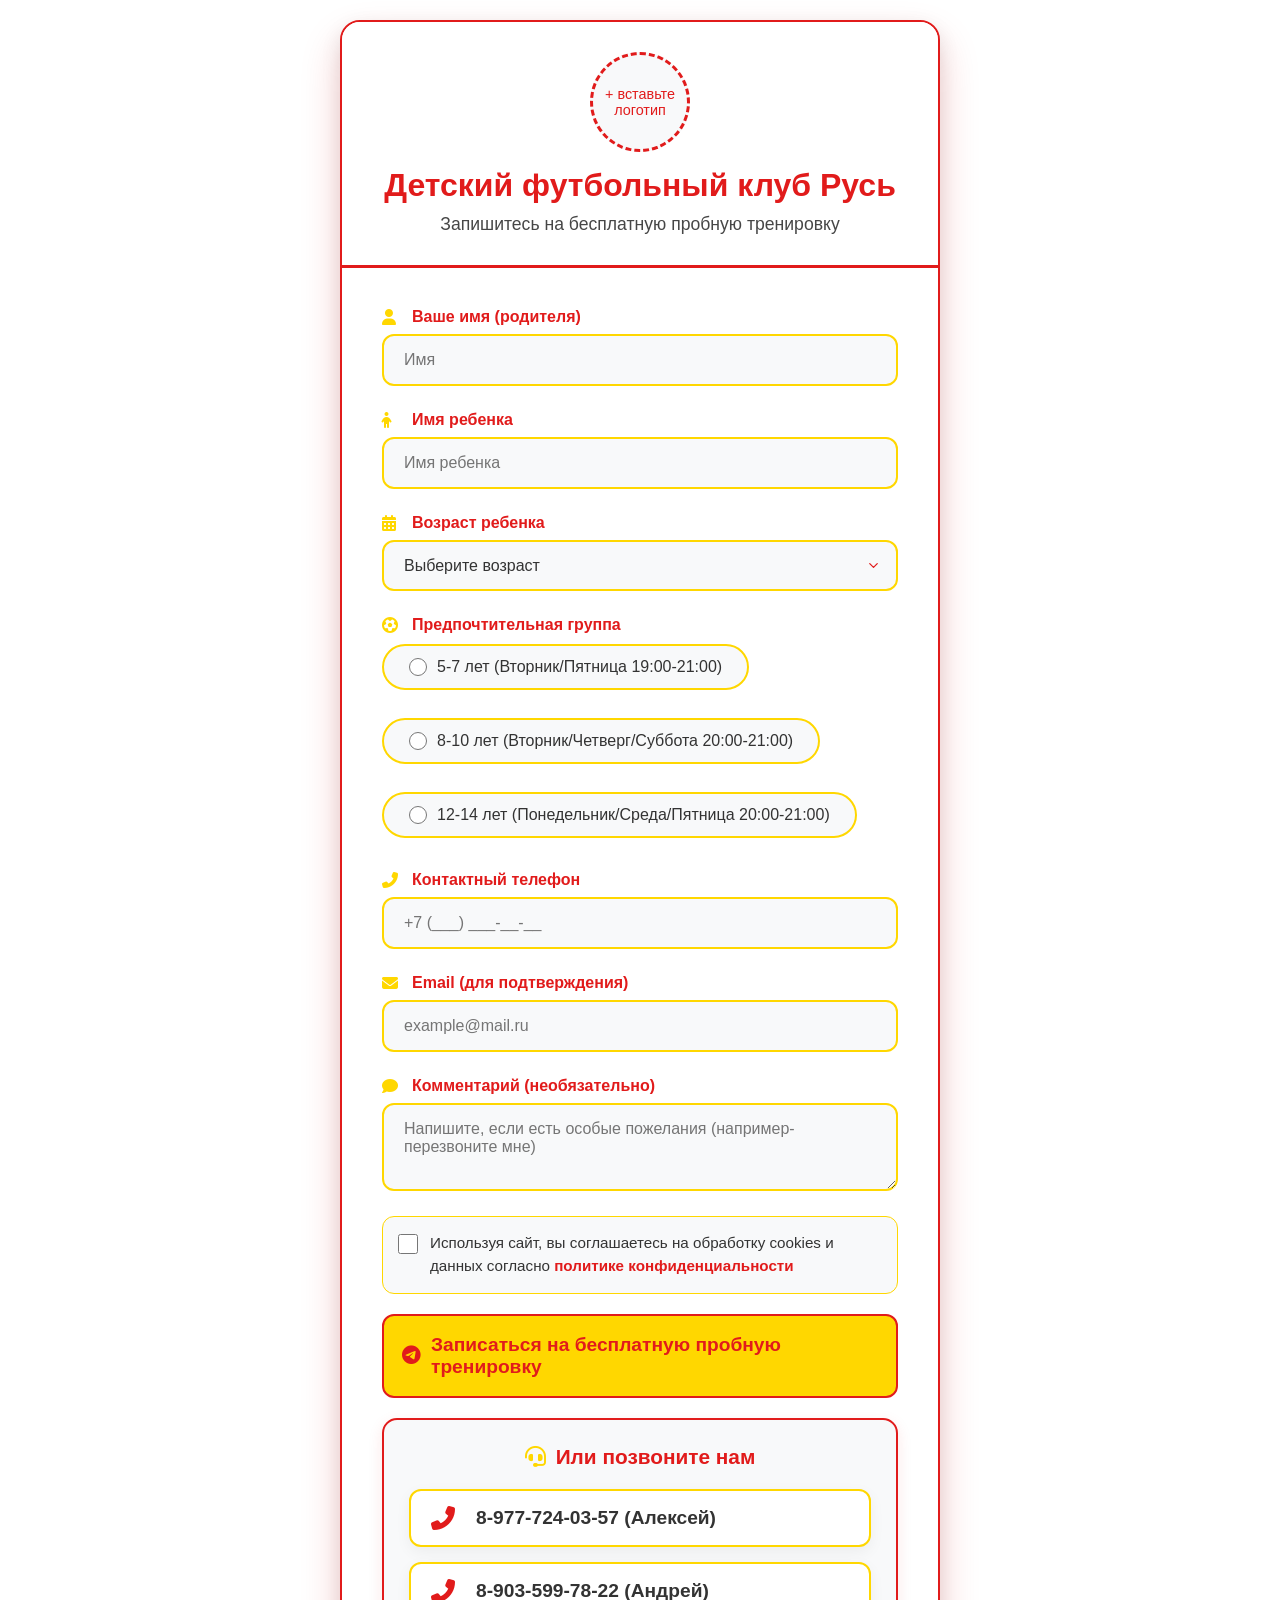
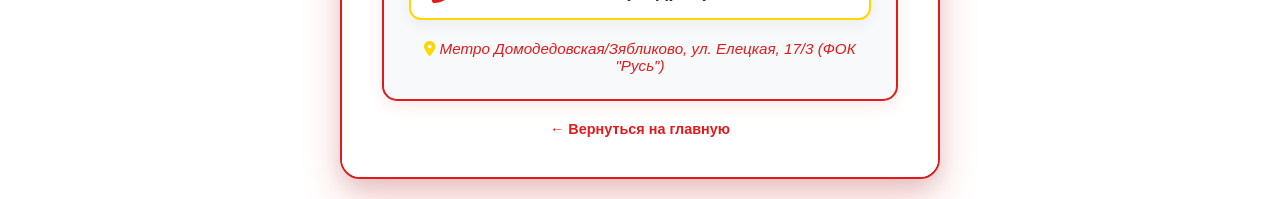
==== index.html @ 49328b15 "Add files via upload" ====
<!-- besplatnaya-trenirovka-fс-rus-deti_bel_phon_teleg -->
<!-- DOCTYPE html -->
<html lang="ru">
<head>
    <meta charset="UTF-8">
    <meta name="viewport" content="width=device-width, initial-scale=1.0">
    <title>Запись на бесплатную тренировку — ФК Русь Москва</title>
    <style>
        /* Стили, соответствующие духу сайта */
        * {
            margin: 0;
            padding: 0;
            box-sizing: border-box;
            font-family: 'Segoe UI', Tahoma, Geneva, Verdana, sans-serif;
        }

        body {
            background: #ffffff;  /* Белый фон страницы */
            min-height: 100vh;
            display: flex;
            align-items: center;
            justify-content: center;
            padding: 20px;
        }

        .container {
            max-width: 600px;
            width: 100%;
            background: white;
            border-radius: 20px;
            box-shadow: 0 20px 40px rgba(225, 27, 27, 0.2), 0 8px 20px rgba(0, 0, 0, 0.1);  /* Тень */
            overflow: hidden;
            border: 2px solid #e11b1b;  /* Красная рамка */
        }

        .header {
            background: white;
            color: #e11b1b;
            padding: 30px;
            text-align: center;
            border-bottom: 3px solid #e11b1b;
        }

        /* Место для логотипа */
        .logo-placeholder {
            width: 100px;
            height: 100px;
            margin: 0 auto 15px;
            background: #f8f9fa;
            border: 3px dashed #e11b1b;
            border-radius: 50%;
            display: flex;
            align-items: center;
            justify-content: center;
            color: #e11b1b;
            font-size: 0.9rem;
            text-align: center;
            padding: 10px;
        }

        .logo-placeholder img {
            width: 100%;
            height: 100%;
            object-fit: contain;
        }

        .header h1 {
            font-size: 2rem;
            margin-bottom: 10px;
            font-weight: 700;
            color: #e11b1b;
        }

        .header p {
            opacity: 0.9;
            font-size: 1.1rem;
            color: #333;
        }

        .content {
            padding: 40px;
            background: white;
        }

        .form-group {
            margin-bottom: 25px;
        }

        .form-group label {
            display: flex;
            align-items: center;
            gap: 10px;
            margin-bottom: 8px;
            font-weight: 600;
            color: #e11b1b;
            font-size: 1rem;
        }

        .form-group label i {
            color: #FFD700;
            width: 20px;
        }

        .form-control {
            width: 100%;
            padding: 15px 20px;
            border: 2px solid #FFD700;
            border-radius: 12px;
            font-size: 1rem;
            transition: all 0.3s ease;
            background-color: #f8f9fa;
            color: #333;
        }

        .form-control:focus {
            outline: none;
            border-color: #e11b1b;
            box-shadow: 0 0 0 4px rgba(225, 27, 27, 0.15);
            background-color: #ffffff;
        }

        .form-control.error {
            border-color: #e11b1b;
            background-color: #fff5f5;
        }

        select.form-control {
            appearance: none;
            background-image: url("data:image/svg+xml;charset=UTF-8,%3csvg xmlns='http://www.w3.org/2000/svg' viewBox='0 0 24 24' fill='none' stroke='%23e11b1b' stroke-width='2' stroke-linecap='round' stroke-linejoin='round'%3e%3cpolyline points='6 9 12 15 18 9'%3e%3c/polyline%3e%3c/svg%3e");
            background-repeat: no-repeat;
            background-position: right 15px center;
            background-size: 15px;
        }

        .radio-group {
            display: flex;
            flex-wrap: wrap;
            gap: 20px;
            margin-top: 10px;
        }

        .radio-option {
            display: flex;
            align-items: center;
            gap: 8px;
            background: #f8f9fa;
            padding: 12px 25px;
            border-radius: 30px;
            border: 2px solid #FFD700;
            transition: all 0.3s ease;
            cursor: pointer;
        }

        .radio-option:hover {
            border-color: #e11b1b;
            background: #fff5f5;
        }

        .radio-option input[type="radio"] {
            width: 18px;
            height: 18px;
            accent-color: #e11b1b;
            margin: 0;
        }

        .radio-option span {
            font-weight: 500;
            color: #333;
        }

        /* Стили для блока согласия */
        .consent-block {
            margin: 25px 0 20px;
            padding: 15px;
            background: #f8f9fa;
            border-radius: 12px;
            border: 1px solid #FFD700;
        }

        .checkbox-wrapper {
            display: flex;
            align-items: flex-start;
            gap: 12px;
            cursor: pointer;
        }

        .checkbox-wrapper input[type="checkbox"] {
            width: 20px;
            height: 20px;
            margin-top: 2px;
            accent-color: #e11b1b;
            cursor: pointer;
            flex-shrink: 0;
        }

        .checkbox-text {
            font-size: 0.95rem;
            color: #333;
            line-height: 1.5;
        }

        .privacy-link {
            color: #e11b1b;
            text-decoration: none;
            font-weight: 600;
            transition: color 0.3s ease;
        }

        .privacy-link:hover {
            color: #FFD700;
            text-decoration: underline;
        }

        /* Стили для сообщения об ошибке согласия */
        .consent-error {
            color: #e11b1b;
            font-size: 0.9rem;
            margin-top: 8px;
            padding-left: 32px;
            display: none;
        }

        .consent-error.show {
            display: block;
        }

        .btn-submit {
            width: 100%;
            padding: 18px;
            background: #FFD700;  /* Жёлтая кнопка */
            color: #e11b1b;  /* Красный текст */
            border: 2px solid #e11b1b;
            border-radius: 12px;
            font-size: 1.2rem;
            font-weight: 700;
            cursor: pointer;
            transition: all 0.3s cubic-bezier(0.175, 0.885, 0.32, 1.275);
            margin: 0 0 20px;
            display: flex;
            align-items: center;
            justify-content: center;
            gap: 10px;
            text-decoration: none;
        }

        .btn-submit:hover {
            transform: translateY(-3px);
            background: #e11b1b;  /* Красный при наведении */
            color: white;
            border-color: #FFD700;
            box-shadow: 0 15px 35px rgba(225, 27, 27, 0.4);
        }

        .btn-submit:active {
            transform: translateY(-1px);
        }

        .btn-submit i {
            font-size: 1.2rem;
        }

        .contact-info {
            background: #f8f9fa;
            padding: 25px;
            border-radius: 15px;
            margin-top: 20px;
            border: 2px solid #e11b1b;  /* Красная рамка */
            box-shadow: 0 5px 15px rgba(225, 27, 27, 0.1);
        }

        .contact-info h3 {
            color: #e11b1b;
            margin-bottom: 20px;
            font-size: 1.3rem;
            display: flex;
            align-items: center;
            gap: 10px;
            justify-content: center;
        }

        .contact-info h3 i {
            color: #FFD700;
        }

        .contact-phones {
            display: flex;
            flex-direction: column;
            gap: 15px;
            margin-bottom: 20px;
        }

        .phone-item {
            display: flex;
            align-items: center;
            gap: 15px;
            background: white;
            padding: 15px 20px;
            border-radius: 12px;
            box-shadow: 0 5px 15px rgba(0,0,0,0.05);
            transition: transform 0.3s ease;
            border: 2px solid #FFD700;
        }

        .phone-item:hover {
            transform: translateX(5px);
            border-color: #e11b1b;
        }

        .phone-item i {
            font-size: 1.5rem;
            color: #e11b1b;
            width: 30px;
        }

        .phone-item a {
            text-decoration: none;
            color: #333;
            font-weight: 600;
            font-size: 1.2rem;
            transition: color 0.3s ease;
        }

        .phone-item a:hover {
            color: #e11b1b;
        }

        .contact-note {
            text-align: center;
            color: #e11b1b;
            font-size: 0.95rem;
            font-style: italic;
            margin-top: 15px;
            font-weight: 500;
        }

        .contact-note i {
            color: #FFD700;
        }

        .footer-note {
            text-align: center;
            margin-top: 20px;
            color: #666;
            font-size: 0.9rem;
        }

        .footer-note a {
            color: #e11b1b;
            text-decoration: none;
            font-weight: 600;
        }

        .footer-note a:hover {
            color: #FFD700;
            text-decoration: underline;
        }

        @media (max-width: 768px) {
            .content {
                padding: 30px 20px;
            }
            
            .header h1 {
                font-size: 1.6rem;
            }
            
            .radio-group {
                flex-direction: column;
                gap: 10px;
            }
            
            .radio-option {
                width: 100%;
            }
            
            .checkbox-wrapper {
                align-items: flex-start;
            }
        }
    </style>
    <!-- Font Awesome для иконок -->
    <link rel="stylesheet" href="https://cdnjs.cloudflare.com/ajax/libs/font-awesome/6.4.0/css/all.min.css">
</head>
<body>
    <div class="container">
        <div class="header">
            <!-- МЕСТО ДЛЯ ЛОГОТИПА -->
            <div class="logo-placeholder" id="logoContainer">
                <!-- Сюда можно вставить изображение логотипа -->
                <!-- Например: <img src="logo.png" alt="ФК Русь"> -->
                <span>+ вставьте логотип</span>
            </div>
            <h1>Детский футбольный клуб Русь</h1>
            <p>Запишитесь на бесплатную пробную тренировку</p>
        </div>
        
        <div class="content">
            <form id="trainingForm">
                <div class="form-group">
                    <label for="parentName">
                        <i class="fas fa-user"></i> Ваше имя (родителя)
                    </label>
                    <input type="text" class="form-control" id="parentName" name="parentName" placeholder="Имя" required>
                </div>
                
                <div class="form-group">
                    <label for="childName">
                        <i class="fas fa-child"></i> Имя ребенка
                    </label>
                    <input type="text" class="form-control" id="childName" name="childName" placeholder="Имя ребенка" required>
                </div>
                
                <div class="form-group">
                    <label for="childAge">
                        <i class="fas fa-calendar-alt"></i> Возраст ребенка
                    </label>
                    <select class="form-control" id="childAge" name="childAge" required>
                        <option value="">Выберите возраст</option>
                        <option value="5">5 лет</option>
                        <option value="6">6 лет</option>
                        <option value="7">7 лет</option>
                        <option value="8">8 лет</option>
                        <option value="9">9 лет</option>
                        <option value="10">10 лет</option>
                        <option value="11">11 лет</option>
                        <option value="12">12 лет</option>
                        <option value="13">13 лет</option>
                        <option value="14">14 лет</option>
                    </select>
                </div>
                
                <div class="form-group">
                    <label>
                        <i class="fas fa-futbol"></i> Предпочтительная группа
                    </label>
                    <div class="radio-group">
                        <label class="radio-option">
                            <input type="radio" name="group" value="5-7" required>
                            <span>5-7 лет (Вторник/Пятница 19:00-21:00)</span>
                        </label>
                        <label class="radio-option">
                            <input type="radio" name="group" value="8-10">
                            <span>8-10 лет (Вторник/Четверг/Суббота 20:00-21:00)</span>
                        </label>
                        <label class="radio-option">
                            <input type="radio" name="group" value="12-14">
                            <span>12-14 лет (Понедельник/Среда/Пятница 20:00-21:00)</span>
                        </label>
                    </div>
                </div>
                
                <div class="form-group">
                    <label for="phone">
                        <i class="fas fa-phone-alt"></i> Контактный телефон
                    </label>
                    <input type="tel" class="form-control" id="phone" name="phone" placeholder="+7 (___) ___-__-__" required>
                </div>
                
                <div class="form-group">
                    <label for="email">
                        <i class="fas fa-envelope"></i> Email (для подтверждения)
                    </label>
                    <input type="email" class="form-control" id="email" name="email" placeholder="example@mail.ru" required>
                </div>
                
                <div class="form-group">
                    <label for="comment">
                        <i class="fas fa-comment"></i> Комментарий (необязательно)
                    </label>
                    <textarea class="form-control" id="comment" name="comment" rows="3" placeholder="Напишите, если есть особые пожелания (например-перезвоните мне)"></textarea>
                </div>
                
                <!-- БЛОК СОГЛАСИЯ -->
                <div class="consent-block">
                    <label class="checkbox-wrapper">
                        <input type="checkbox" id="consentCheckbox" required>
                        <span class="checkbox-text">
                            Используя сайт, вы соглашаетесь на обработку cookies и данных согласно 
                            <a href="https://orgs.biz/privacy" target="_blank" class="privacy-link">политике конфиденциальности</a>
                        </span>
                    </label>
                    <div id="consentError" class="consent-error">
                        Необходимо подтвердить согласие
                    </div>
                </div>
                
                <!-- КНОПКА ОТКРЫВАЕТ TELEGRAM ТОЛЬКО ПРИ СОГЛАСИИ -->
                <a href="javascript:void(0);" onclick="checkConsentAndRedirect(this)" class="btn-submit" id="submitBtn">
                    <i class="fab fa-telegram-plane"></i> Записаться на бесплатную пробную тренировку
                </a>
            </form>
            
            <div class="contact-info">
                <h3><i class="fas fa-headset"></i> Или позвоните нам</h3>
                <div class="contact-phones">
                    <div class="phone-item">
                        <i class="fas fa-phone-alt"></i>
                        <a href="tel:+79777240357">8-977-724-03-57 (Алексей)</a>
                    </div>
                    <div class="phone-item">
                        <i class="fas fa-phone-alt"></i>
                        <a href="tel:+79035997822">8-903-599-78-22 (Андрей)</a>
                    </div>
                </div>
                <p class="contact-note">
                    <i class="fas fa-map-marker-alt"></i> Метро Домодедовская/Зябликово, ул. Елецкая, 17/3 (ФОК "Русь")
                </p>
            </div>
            
            <div class="footer-note">
                <a href="https://fc-rus-moscow.orgs.biz">← Вернуться на главную</a>
            </div>
        </div>
    </div>

    <script>
        // Маска для телефона
        document.getElementById('phone').addEventListener('input', function(e) {
            let value = e.target.value.replace(/\D/g, '');
            
            if (value.startsWith('7') || value.startsWith('8')) {
                value = value.substring(1);
            }
            
            let formatted = '+7 (';
            if (value.length > 0) formatted += value.substring(0, 3);
            if (value.length > 3) formatted += ') ' + value.substring(3, 6);
            if (value.length > 6) formatted += '-' + value.substring(6, 8);
            if (value.length > 8) formatted += '-' + value.substring(8, 10);
            
            e.target.value = formatted;
        });

        // Функция проверки согласия и перехода в Telegram
        function checkConsentAndRedirect(button) {
            const consentCheckbox = document.getElementById('consentCheckbox');
            const consentError = document.getElementById('consentError');
            
            if (!consentCheckbox.checked) {
                // Показываем ошибку
                consentError.classList.add('show');
                
                // Подсвечиваем блок
                consentCheckbox.focus();
                
                // Прокручиваем к ошибке
                consentError.scrollIntoView({ behavior: 'smooth', block: 'center' });
                
                return false;
            }
            
            // Если согласие есть - переходим в Telegram
            window.open('https://t.me/fc_rus_moscow', '_blank');
            return true;
        }

        // Скрываем ошибку, когда пользователь ставит галочку
        document.getElementById('consentCheckbox').addEventListener('change', function() {
            const consentError = document.getElementById('consentError');
            if (this.checked) {
                consentError.classList.remove('show');
            }
        });

        // Проверка при отправке формы (на случай, если кто-то нажмет Enter)
        document.getElementById('trainingForm').addEventListener('submit', function(e) {
            e.preventDefault(); // Отменяем стандартную отправку
            checkConsentAndRedirect();
        });
    </script>
</body>
</html>
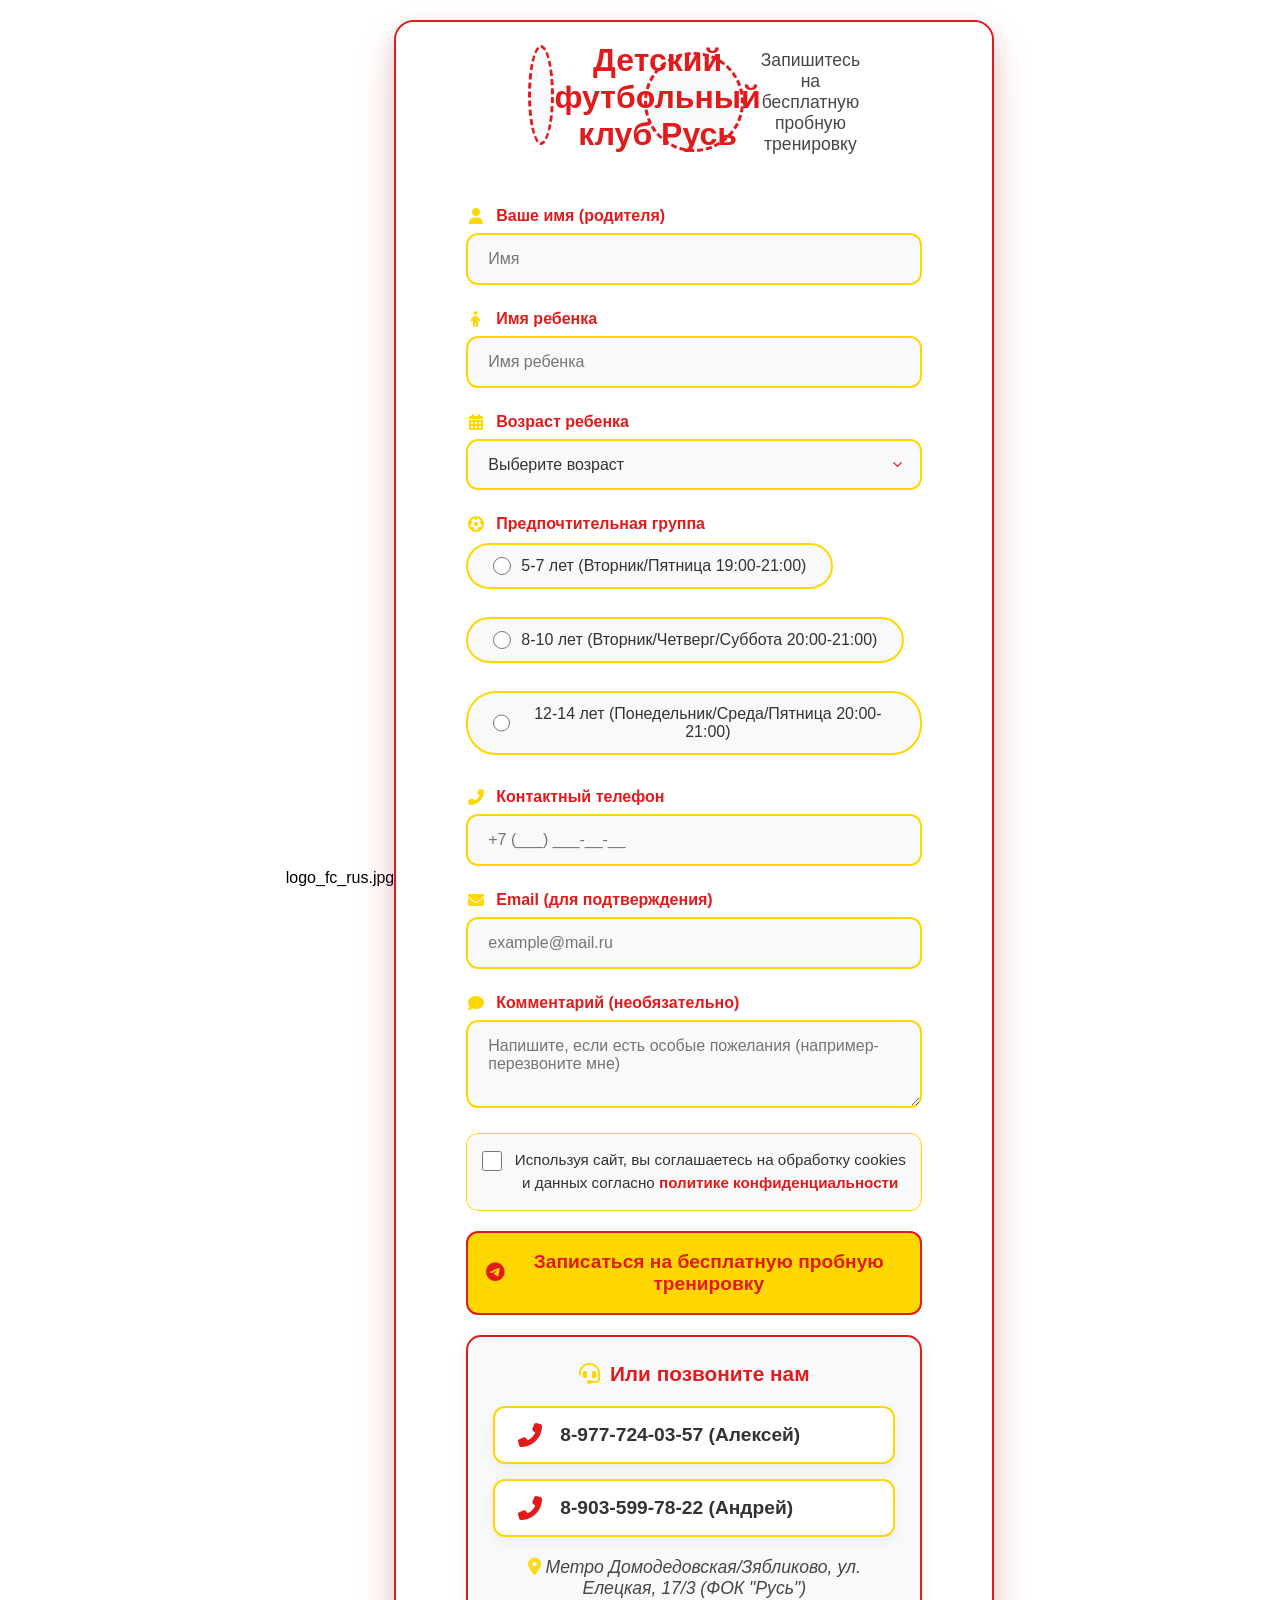
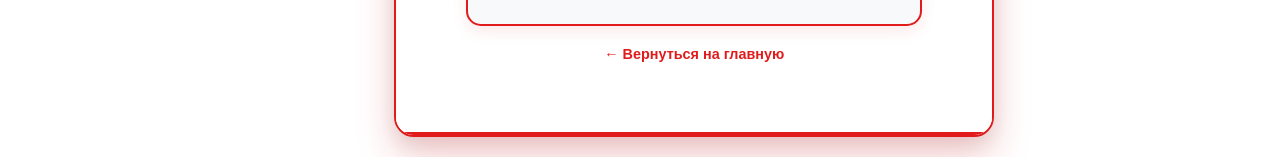
==== commit 729c37f0: "Update index.html" ====
--- a/index.html
+++ b/index.html
@@ -1,10 +1,10 @@
-<!-- besplatnaya-trenirovka-fс-rus-deti_bel_phon_teleg -->
+logo_fc_rus.jpg<!-- besplatnaya-trenirovka-fс-rus-deti_bel_phon_teleg -->
 <!-- DOCTYPE html -->
 <html lang="ru">
 <head>
     <meta charset="UTF-8">
     <meta name="viewport" content="width=device-width, initial-scale=1.0">
-    <title>Запись на бесплатную тренировку — ФК Русь Москва</title>
+    <title>Запись на бесплатную тренировку — ФК Русь Дети Москва</title>
     <style>
         /* Стили, соответствующие духу сайта */
         * {
@@ -388,8 +388,9 @@
             <div class="logo-placeholder" id="logoContainer">
                 <!-- Сюда можно вставить изображение логотипа -->
                 <!-- Например: <img src="logo.png" alt="ФК Русь"> -->
-                <span>+ вставьте логотип</span>
-            </div>
+                <div class="logo-placeholder" id="logoContainer">
+    <img src="/images/logo_fc_rus.jpg" alt="ФК Русь">
+</div>
             <h1>Детский футбольный клуб Русь</h1>
             <p>Запишитесь на бесплатную пробную тренировку</p>
         </div>
@@ -569,4 +570,6 @@
         });
     </script>
 </body>
-</html>+
+</html>
+
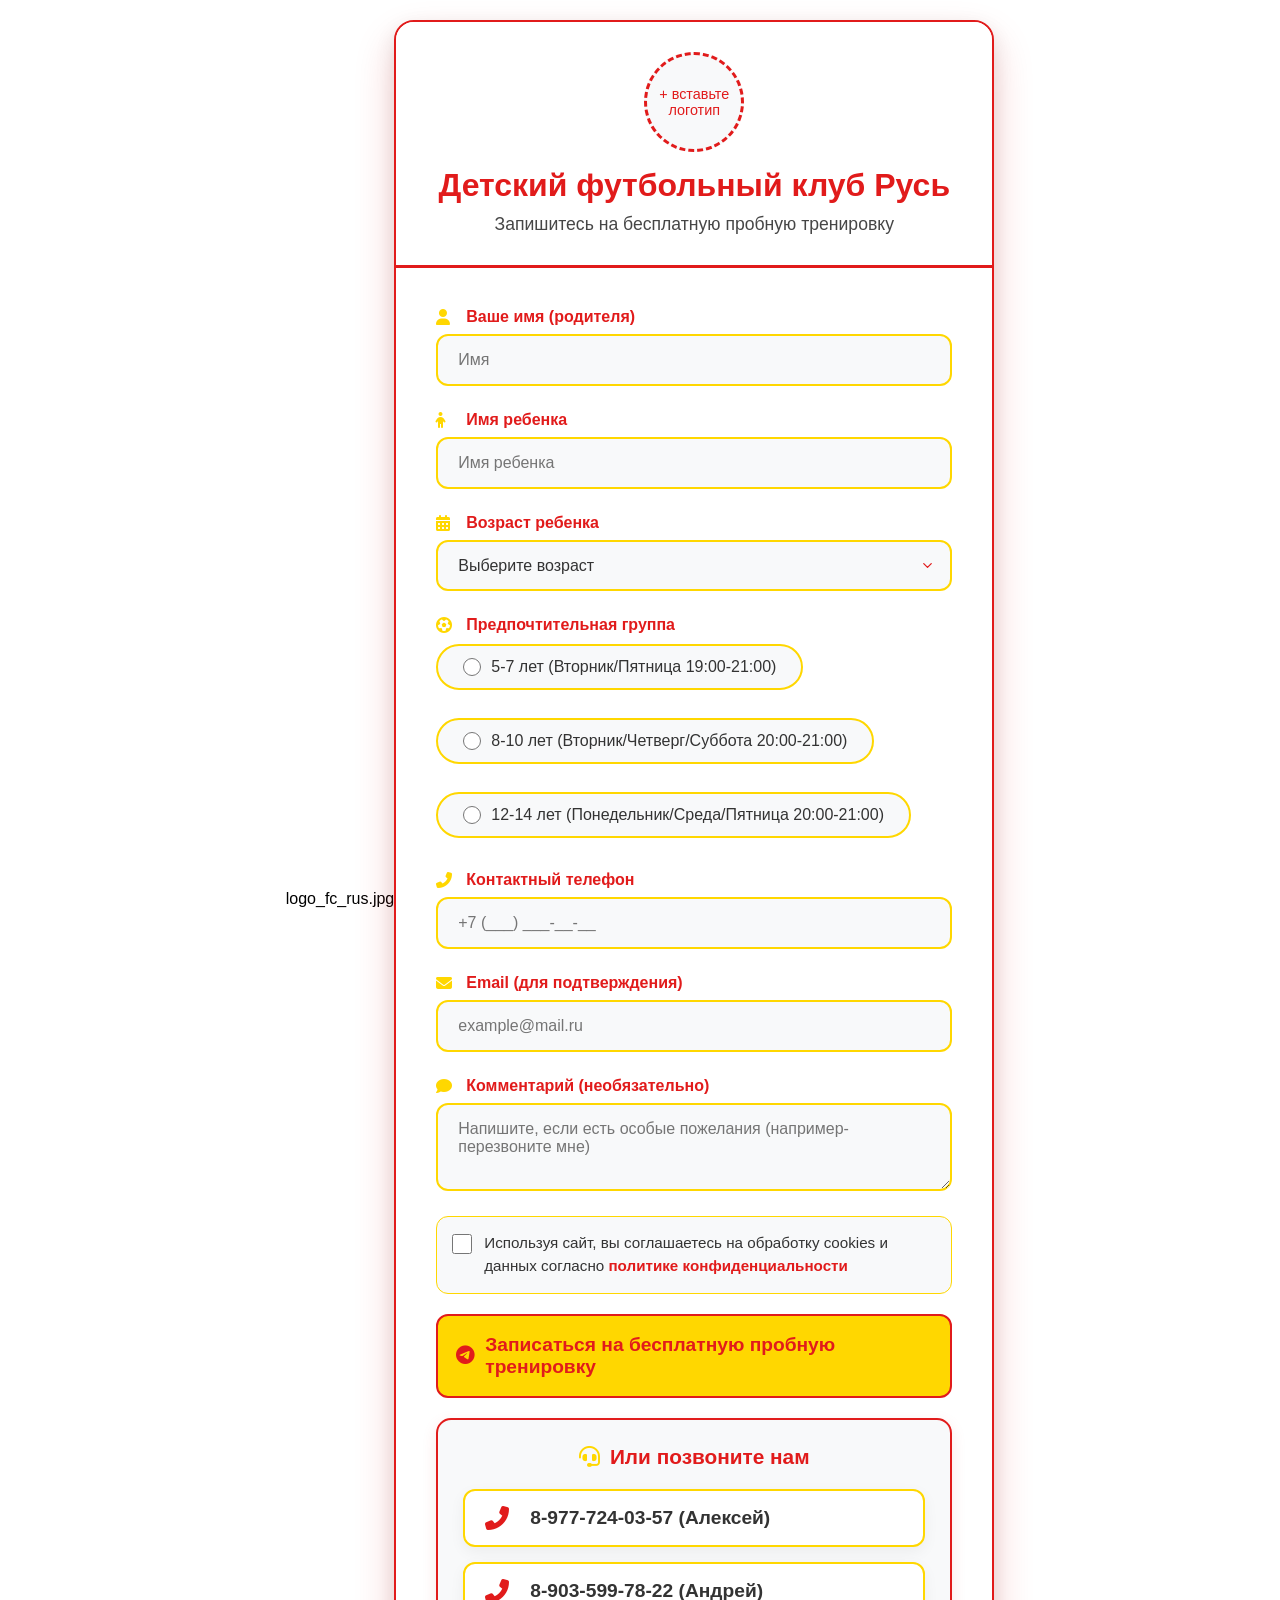
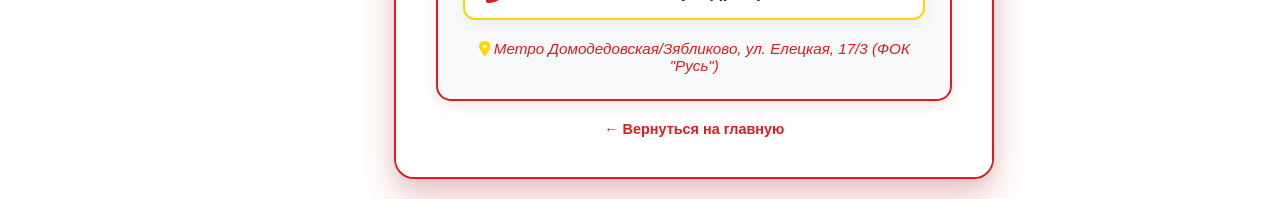
==== commit 3df9c870: "Update index.html" ====
--- a/index.html
+++ b/index.html
@@ -388,8 +388,7 @@
             <div class="logo-placeholder" id="logoContainer">
                 <!-- Сюда можно вставить изображение логотипа -->
                 <!-- Например: <img src="logo.png" alt="ФК Русь"> -->
-                <div class="logo-placeholder" id="logoContainer">
-    <img src="/images/logo_fc_rus.jpg" alt="ФК Русь">
+    <span>+ вставьте логотип</span>
 </div>
             <h1>Детский футбольный клуб Русь</h1>
             <p>Запишитесь на бесплатную пробную тренировку</p>
@@ -573,3 +572,5 @@
 
 </html>
 
+
+
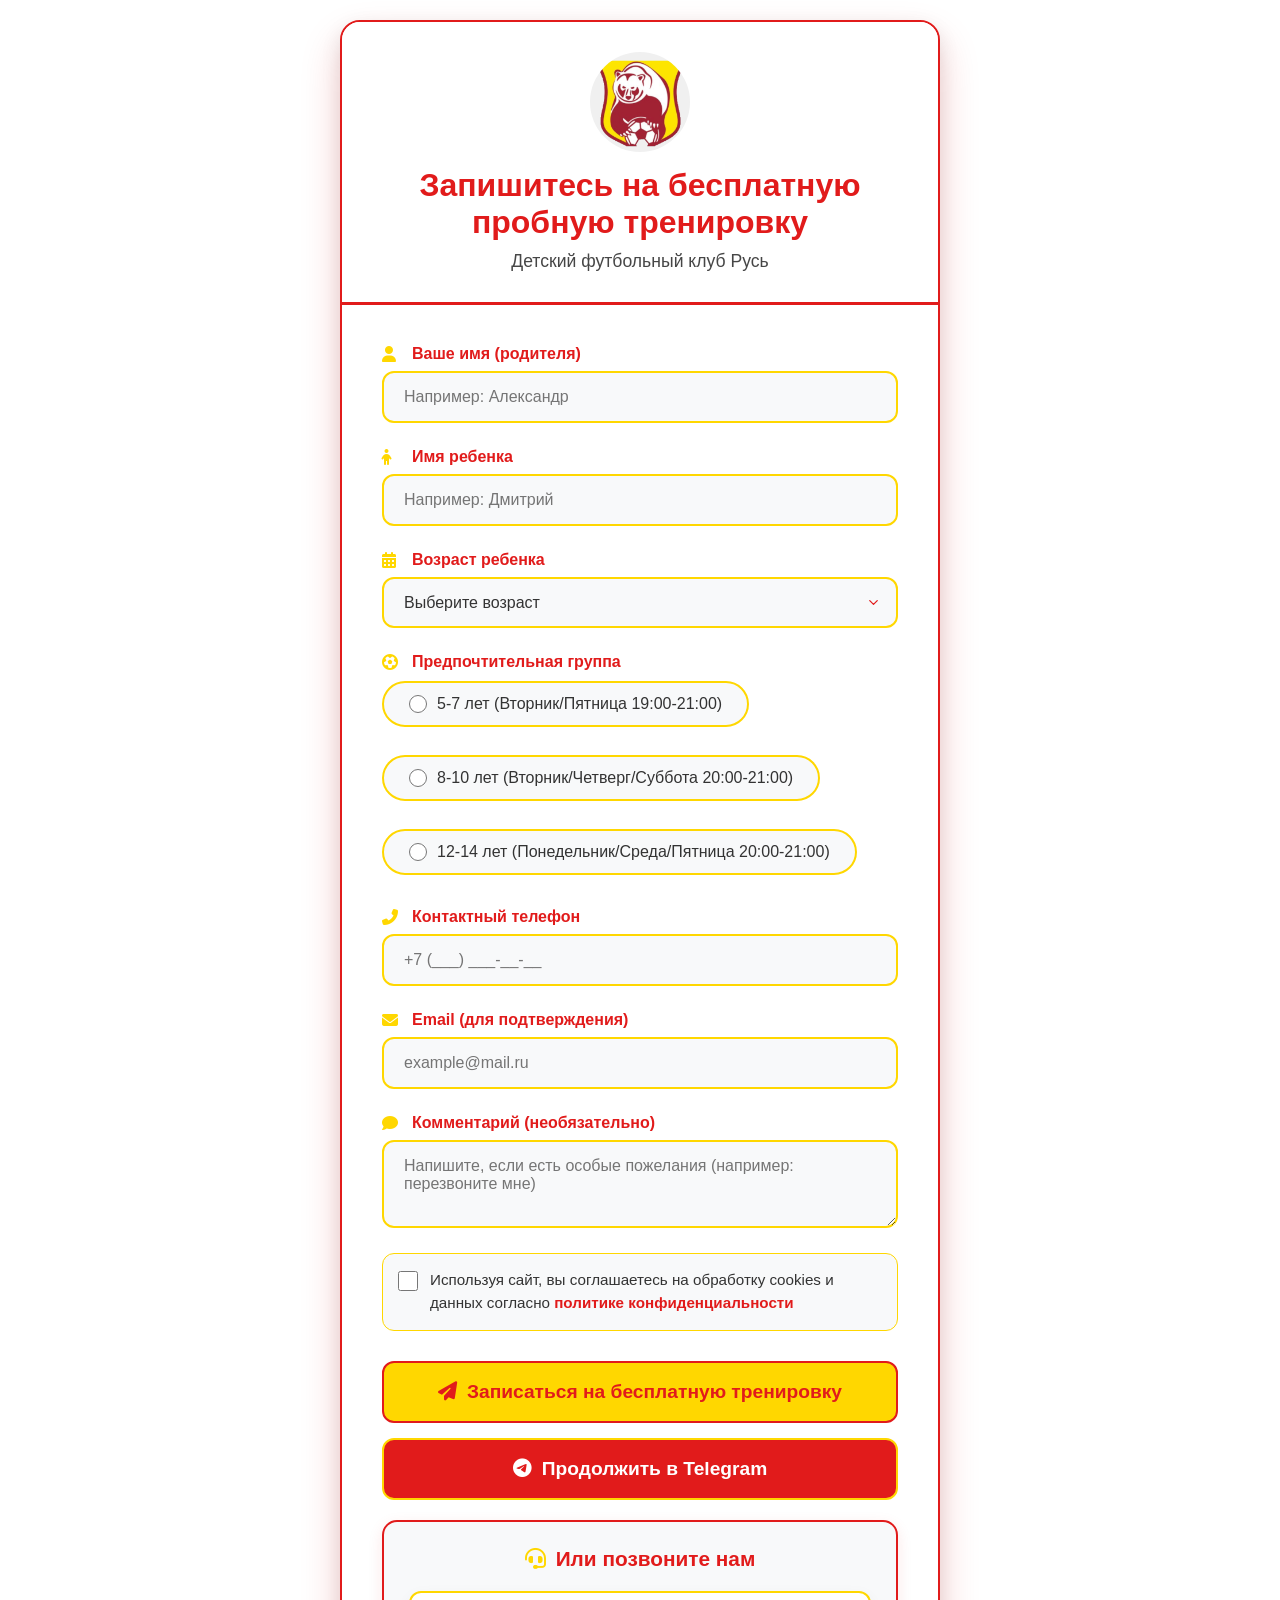
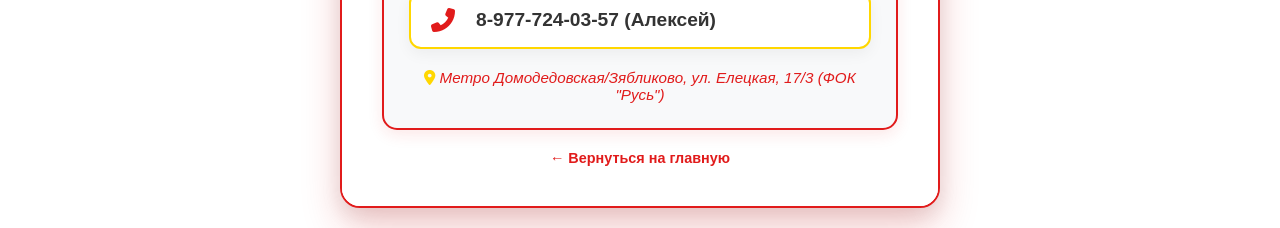
==== commit ef22f333: "Add files via upload" ====
--- a/index.html
+++ b/index.html
@@ -1,10 +1,10 @@
-logo_fc_rus.jpg<!-- besplatnaya-trenirovka-fс-rus-deti_bel_phon_teleg -->
+<!-- fс_rus_dve knopki_teleg + forma -->
 <!-- DOCTYPE html -->
 <html lang="ru">
 <head>
     <meta charset="UTF-8">
     <meta name="viewport" content="width=device-width, initial-scale=1.0">
-    <title>Запись на бесплатную тренировку — ФК Русь Дети Москва</title>
+    <title>Запись на бесплатную тренировку — Детский ФК Русь Москва</title>
     <style>
         /* Стили, соответствующие духу сайта */
         * {
@@ -15,7 +15,7 @@
         }
 
         body {
-            background: #ffffff;  /* Белый фон страницы */
+            background: #ffffff;
             min-height: 100vh;
             display: flex;
             align-items: center;
@@ -28,9 +28,9 @@
             width: 100%;
             background: white;
             border-radius: 20px;
-            box-shadow: 0 20px 40px rgba(225, 27, 27, 0.2), 0 8px 20px rgba(0, 0, 0, 0.1);  /* Тень */
+            box-shadow: 0 20px 40px rgba(225, 27, 27, 0.2), 0 8px 20px rgba(0, 0, 0, 0.1);
             overflow: hidden;
-            border: 2px solid #e11b1b;  /* Красная рамка */
+            border: 2px solid #e11b1b;
         }
 
         .header {
@@ -46,16 +46,15 @@
             width: 100px;
             height: 100px;
             margin: 0 auto 15px;
-            background: #f8f9fa;
-            border: 3px dashed #e11b1b;
+            background: #f0f0f0;
             border-radius: 50%;
             display: flex;
             align-items: center;
             justify-content: center;
-            color: #e11b1b;
+            color: #999;
             font-size: 0.9rem;
             text-align: center;
-            padding: 10px;
+            overflow: hidden;
         }
 
         .logo-placeholder img {
@@ -168,6 +167,19 @@
             color: #333;
         }
 
+        /* Стили для сообщений об ошибках */
+        .error-message {
+            color: #e11b1b;
+            font-size: 0.85rem;
+            margin-top: 5px;
+            padding-left: 5px;
+            display: none;
+        }
+
+        .error-message.show {
+            display: block;
+        }
+
         /* Стили для блока согласия */
         .consent-block {
             margin: 25px 0 20px;
@@ -224,39 +236,60 @@
             display: block;
         }
 
-        .btn-submit {
+        /* Общие стили для кнопок */
+        .btn {
             width: 100%;
             padding: 18px;
-            background: #FFD700;  /* Жёлтая кнопка */
-            color: #e11b1b;  /* Красный текст */
-            border: 2px solid #e11b1b;
             border-radius: 12px;
             font-size: 1.2rem;
             font-weight: 700;
             cursor: pointer;
             transition: all 0.3s cubic-bezier(0.175, 0.885, 0.32, 1.275);
-            margin: 0 0 20px;
+            margin: 0 0 15px;
             display: flex;
             align-items: center;
             justify-content: center;
             gap: 10px;
             text-decoration: none;
-        }
-
-        .btn-submit:hover {
+            border: 2px solid;
+        }
+
+        /* Основная кнопка (жёлтая) - отправка формы */
+        .btn-primary {
+            background: #FFD700;
+            color: #e11b1b;
+            border-color: #e11b1b;
+        }
+
+        .btn-primary:hover {
             transform: translateY(-3px);
-            background: #e11b1b;  /* Красный при наведении */
+            background: #e11b1b;
             color: white;
             border-color: #FFD700;
             box-shadow: 0 15px 35px rgba(225, 27, 27, 0.4);
         }
 
-        .btn-submit:active {
-            transform: translateY(-1px);
-        }
-
-        .btn-submit i {
+        /* Вторая кнопка (красная) - переход в Telegram */
+        .btn-secondary {
+            background: #e11b1b;
+            color: white;
+            border-color: #FFD700;
+        }
+
+        .btn-secondary:hover {
+            transform: translateY(-3px);
+            background: #FFD700;
+            color: #e11b1b;
+            border-color: #e11b1b;
+            box-shadow: 0 15px 35px rgba(225, 27, 27, 0.4);
+        }
+
+        .btn i {
             font-size: 1.2rem;
+        }
+
+        .button-group {
+            margin: 30px 0 20px;
         }
 
         .contact-info {
@@ -264,7 +297,7 @@
             padding: 25px;
             border-radius: 15px;
             margin-top: 20px;
-            border: 2px solid #e11b1b;  /* Красная рамка */
+            border: 2px solid #e11b1b;
             box-shadow: 0 5px 15px rgba(225, 27, 27, 0.1);
         }
 
@@ -355,6 +388,33 @@
             text-decoration: underline;
         }
 
+        .success-message {
+            background: linear-gradient(135deg, #27ae60 0%, #2ecc71 100%);
+            color: white;
+            padding: 25px;
+            border-radius: 12px;
+            text-align: center;
+            margin-top: 20px;
+            display: none;
+            animation: fadeIn 0.5s ease-out;
+        }
+
+        @keyframes fadeIn {
+            from { opacity: 0; transform: translateY(20px); }
+            to { opacity: 1; transform: translateY(0); }
+        }
+
+        .success-message i {
+            font-size: 3rem;
+            margin-bottom: 15px;
+            color: #FFD700;
+        }
+
+        .success-message h4 {
+            font-size: 1.5rem;
+            margin-bottom: 10px;
+        }
+
         @media (max-width: 768px) {
             .content {
                 padding: 30px 20px;
@@ -384,30 +444,32 @@
 <body>
     <div class="container">
         <div class="header">
+           
             <!-- МЕСТО ДЛЯ ЛОГОТИПА -->
             <div class="logo-placeholder" id="logoContainer">
-                <!-- Сюда можно вставить изображение логотипа -->
-                <!-- Например: <img src="logo.png" alt="ФК Русь"> -->
-    <span>+ вставьте логотип</span>
-</div>
-            <h1>Детский футбольный клуб Русь</h1>
-            <p>Запишитесь на бесплатную пробную тренировку</p>
+                <img src="/images/fc_rus_moscow_logo_.png" alt="Детский ФК Русь">  
+            </div>
+           
+            <h1>Запишитесь на бесплатную пробную тренировку</h1>
+            <p>Детский футбольный клуб Русь</p>
         </div>
         
         <div class="content">
-            <form id="trainingForm">
+            <form id="trainingForm" action="send.php" method="POST" novalidate>
                 <div class="form-group">
                     <label for="parentName">
                         <i class="fas fa-user"></i> Ваше имя (родителя)
                     </label>
-                    <input type="text" class="form-control" id="parentName" name="parentName" placeholder="Имя" required>
+                    <input type="text" class="form-control" id="parentName" name="parentName" placeholder="Например: Александр" required>
+                    <div id="parentNameError" class="error-message">Введите корректное имя (только буквы, от 2 до 50 символов)</div>
                 </div>
                 
                 <div class="form-group">
                     <label for="childName">
                         <i class="fas fa-child"></i> Имя ребенка
                     </label>
-                    <input type="text" class="form-control" id="childName" name="childName" placeholder="Имя ребенка" required>
+                    <input type="text" class="form-control" id="childName" name="childName" placeholder="Например: Дмитрий" required>
+                    <div id="childNameError" class="error-message">Введите корректное имя (только буквы, от 2 до 50 символов)</div>
                 </div>
                 
                 <div class="form-group">
@@ -427,6 +489,7 @@
                         <option value="13">13 лет</option>
                         <option value="14">14 лет</option>
                     </select>
+                    <div id="childAgeError" class="error-message">Выберите возраст ребенка</div>
                 </div>
                 
                 <div class="form-group">
@@ -447,6 +510,7 @@
                             <span>12-14 лет (Понедельник/Среда/Пятница 20:00-21:00)</span>
                         </label>
                     </div>
+                    <div id="groupError" class="error-message">Выберите предпочтительную группу</div>
                 </div>
                 
                 <div class="form-group">
@@ -454,6 +518,7 @@
                         <i class="fas fa-phone-alt"></i> Контактный телефон
                     </label>
                     <input type="tel" class="form-control" id="phone" name="phone" placeholder="+7 (___) ___-__-__" required>
+                    <div id="phoneError" class="error-message">Введите корректный номер телефона (не менее 10 цифр)</div>
                 </div>
                 
                 <div class="form-group">
@@ -461,19 +526,20 @@
                         <i class="fas fa-envelope"></i> Email (для подтверждения)
                     </label>
                     <input type="email" class="form-control" id="email" name="email" placeholder="example@mail.ru" required>
+                    <div id="emailError" class="error-message">Введите корректный email (например: name@domain.ru)</div>
                 </div>
                 
                 <div class="form-group">
                     <label for="comment">
                         <i class="fas fa-comment"></i> Комментарий (необязательно)
                     </label>
-                    <textarea class="form-control" id="comment" name="comment" rows="3" placeholder="Напишите, если есть особые пожелания (например-перезвоните мне)"></textarea>
+                    <textarea class="form-control" id="comment" name="comment" rows="3" placeholder="Напишите, если есть особые пожелания (например: перезвоните мне)"></textarea>
                 </div>
                 
                 <!-- БЛОК СОГЛАСИЯ -->
                 <div class="consent-block">
                     <label class="checkbox-wrapper">
-                        <input type="checkbox" id="consentCheckbox" required>
+                        <input type="checkbox" id="consentCheckbox">
                         <span class="checkbox-text">
                             Используя сайт, вы соглашаетесь на обработку cookies и данных согласно 
                             <a href="https://orgs.biz/privacy" target="_blank" class="privacy-link">политике конфиденциальности</a>
@@ -484,10 +550,25 @@
                     </div>
                 </div>
                 
-                <!-- КНОПКА ОТКРЫВАЕТ TELEGRAM ТОЛЬКО ПРИ СОГЛАСИИ -->
-                <a href="javascript:void(0);" onclick="checkConsentAndRedirect(this)" class="btn-submit" id="submitBtn">
-                    <i class="fab fa-telegram-plane"></i> Записаться на бесплатную пробную тренировку
-                </a>
+                <!-- ГРУППА КНОПОК -->
+                <div class="button-group">
+                    <!-- КНОПКА 1: ОТПРАВКА ФОРМЫ НА ПОЧТУ -->
+                    <button type="submit" class="btn btn-primary" id="submitBtn">
+                        <i class="fas fa-paper-plane"></i> Записаться на бесплатную тренировку
+                    </button>
+                    
+                    <!-- КНОПКА 2: ПЕРЕХОД В TELEGRAM -->
+                    <a href="https://t.me/fc_rus_moscow" target="_blank" class="btn btn-secondary" id="telegramBtn">
+                        <i class="fab fa-telegram-plane"></i> Продолжить в Telegram
+                    </a>
+                </div>
+                
+                <!-- Сообщение об успешной отправке (будет показано после отправки формы) -->
+                <div id="successMessage" class="success-message" style="display: none;">
+                    <i class="fas fa-check-circle"></i>
+                    <h4>Спасибо за заявку!</h4>
+                    <p>Мы свяжемся с вами в ближайшее время.</p>
+                </div>
             </form>
             
             <div class="contact-info">
@@ -497,10 +578,6 @@
                         <i class="fas fa-phone-alt"></i>
                         <a href="tel:+79777240357">8-977-724-03-57 (Алексей)</a>
                     </div>
-                    <div class="phone-item">
-                        <i class="fas fa-phone-alt"></i>
-                        <a href="tel:+79035997822">8-903-599-78-22 (Андрей)</a>
-                    </div>
                 </div>
                 <p class="contact-note">
                     <i class="fas fa-map-marker-alt"></i> Метро Домодедовская/Зябликово, ул. Елецкая, 17/3 (ФОК "Русь")
@@ -531,46 +608,181 @@
             e.target.value = formatted;
         });
 
-        // Функция проверки согласия и перехода в Telegram
-        function checkConsentAndRedirect(button) {
-            const consentCheckbox = document.getElementById('consentCheckbox');
-            const consentError = document.getElementById('consentError');
-            
-            if (!consentCheckbox.checked) {
-                // Показываем ошибку
+        // Функции валидации
+        function validateName(name) {
+            const nameRegex = /^[А-Яа-яЁёA-Za-z\s\-]{2,50}$/;
+            return nameRegex.test(name);
+        }
+
+        function validateEmail(email) {
+            const emailRegex = /^[^\s@]+@[^\s@]+\.[^\s@]+$/;
+            return emailRegex.test(email);
+        }
+
+        function validatePhone(phone) {
+            const digits = phone.replace(/\D/g, '');
+            return digits.length >= 11; // +7 и 10 цифр
+        }
+
+        function validateAge(age) {
+            return age !== '' && !isNaN(age) && age >= 5 && age <= 14;
+        }
+
+        function validateGroup() {
+            return document.querySelector('input[name="group"]:checked') !== null;
+        }
+
+        function validateConsent() {
+            return document.getElementById('consentCheckbox').checked;
+        }
+
+        // Функция для очистки ошибок
+        function clearAllErrors() {
+            document.querySelectorAll('.error-message, .consent-error').forEach(el => {
+                el.classList.remove('show');
+            });
+            document.querySelectorAll('.form-control').forEach(el => {
+                el.classList.remove('error');
+            });
+        }
+
+        // Функция для показа ошибки
+        function showError(elementId, errorId) {
+            const element = document.getElementById(elementId);
+            const errorElement = document.getElementById(errorId);
+            
+            if (element) {
+                element.classList.add('error');
+                // Прокрутка к первому ошибочному полю
+                if (!document.querySelector('.error:not(.error-message)')) {
+                    element.scrollIntoView({ behavior: 'smooth', block: 'center' });
+                }
+            }
+            if (errorElement) {
+                errorElement.classList.add('show');
+            }
+        }
+
+        // Валидация перед отправкой
+        document.getElementById('trainingForm').addEventListener('submit', function(e) {
+            e.preventDefault(); // Сначала отменяем отправку
+            
+            clearAllErrors();
+            
+            let isValid = true;
+            
+            // Проверка имени родителя
+            const parentName = document.getElementById('parentName').value;
+            if (!validateName(parentName)) {
+                showError('parentName', 'parentNameError');
+                isValid = false;
+            }
+            
+            // Проверка имени ребенка
+            const childName = document.getElementById('childName').value;
+            if (!validateName(childName)) {
+                showError('childName', 'childNameError');
+                isValid = false;
+            }
+            
+            // Проверка возраста
+            const childAge = document.getElementById('childAge').value;
+            if (!validateAge(childAge)) {
+                showError('childAge', 'childAgeError');
+                isValid = false;
+            }
+            
+            // Проверка группы
+            if (!validateGroup()) {
+                showError('groupError', 'groupError');
+                isValid = false;
+            }
+            
+            // Проверка телефона
+            const phone = document.getElementById('phone').value;
+            if (!validatePhone(phone)) {
+                showError('phone', 'phoneError');
+                isValid = false;
+            }
+            
+            // Проверка email
+            const email = document.getElementById('email').value;
+            if (!validateEmail(email)) {
+                showError('email', 'emailError');
+                isValid = false;
+            }
+            
+            // Проверка согласия
+            if (!validateConsent()) {
+                const consentError = document.getElementById('consentError');
+                const consentCheckbox = document.getElementById('consentCheckbox');
                 consentError.classList.add('show');
-                
-                // Подсвечиваем блок
                 consentCheckbox.focus();
-                
-                // Прокручиваем к ошибке
-                consentError.scrollIntoView({ behavior: 'smooth', block: 'center' });
-                
-                return false;
-            }
-            
-            // Если согласие есть - переходим в Telegram
-            window.open('https://t.me/fc_rus_moscow', '_blank');
-            return true;
-        }
-
-        // Скрываем ошибку, когда пользователь ставит галочку
+                consentCheckbox.scrollIntoView({ behavior: 'smooth', block: 'center' });
+                isValid = false;
+            }
+            
+            // Если всё валидно - отправляем форму
+            if (isValid) {
+                // Показываем индикатор загрузки на кнопке
+                const submitBtn = document.getElementById('submitBtn');
+                const originalText = submitBtn.innerHTML;
+                submitBtn.innerHTML = '<i class="fas fa-spinner fa-spin"></i> Отправка...';
+                submitBtn.disabled = true;
+                
+                // Отправляем форму
+                this.submit();
+                
+                // Кнопка разблокируется после перезагрузки страницы
+            }
+        });
+
+        // Скрываем ошибки при вводе
+        document.getElementById('parentName').addEventListener('input', function() {
+            this.classList.remove('error');
+            document.getElementById('parentNameError').classList.remove('show');
+        });
+
+        document.getElementById('childName').addEventListener('input', function() {
+            this.classList.remove('error');
+            document.getElementById('childNameError').classList.remove('show');
+        });
+
+        document.getElementById('childAge').addEventListener('change', function() {
+            this.classList.remove('error');
+            document.getElementById('childAgeError').classList.remove('show');
+        });
+
+        document.querySelectorAll('input[name="group"]').forEach(radio => {
+            radio.addEventListener('change', function() {
+                document.getElementById('groupError').classList.remove('show');
+            });
+        });
+
+        document.getElementById('phone').addEventListener('input', function() {
+            this.classList.remove('error');
+            document.getElementById('phoneError').classList.remove('show');
+        });
+
+        document.getElementById('email').addEventListener('input', function() {
+            this.classList.remove('error');
+            document.getElementById('emailError').classList.remove('show');
+        });
+
         document.getElementById('consentCheckbox').addEventListener('change', function() {
-            const consentError = document.getElementById('consentError');
-            if (this.checked) {
-                consentError.classList.remove('show');
-            }
-        });
-
-        // Проверка при отправке формы (на случай, если кто-то нажмет Enter)
-        document.getElementById('trainingForm').addEventListener('submit', function(e) {
-            e.preventDefault(); // Отменяем стандартную отправку
-            checkConsentAndRedirect();
-        });
+            document.getElementById('consentError').classList.remove('show');
+        });
+
+        // Проверка параметра success в URL (для показа сообщения после отправки)
+        if (window.location.search.includes('success=1')) {
+            document.getElementById('successMessage').style.display = 'block';
+            window.history.replaceState({}, document.title, window.location.pathname);
+            document.getElementById('successMessage').scrollIntoView({ behavior: 'smooth', block: 'center' });
+            
+            setTimeout(() => {
+                document.getElementById('successMessage').style.display = 'none';
+            }, 8000);
+        }
     </script>
 </body>
-
-</html>
-
-
-
+</html>
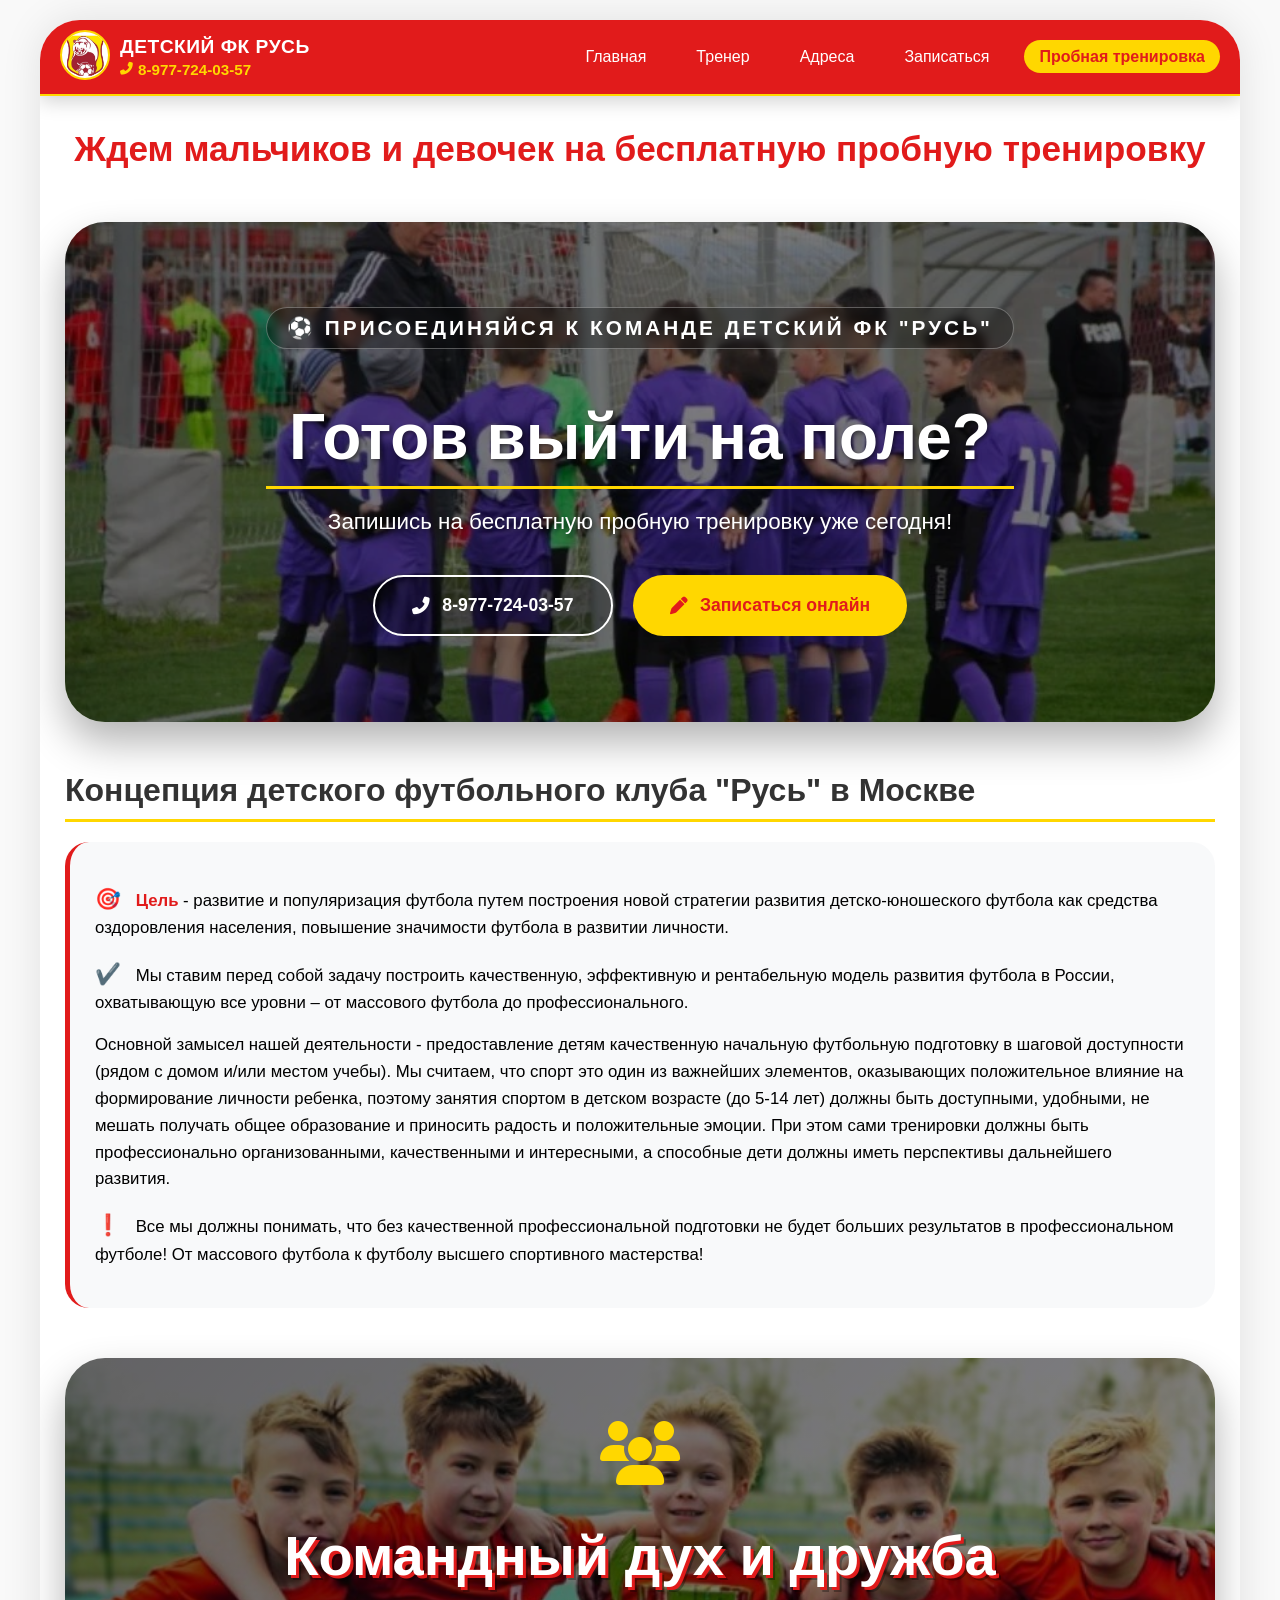
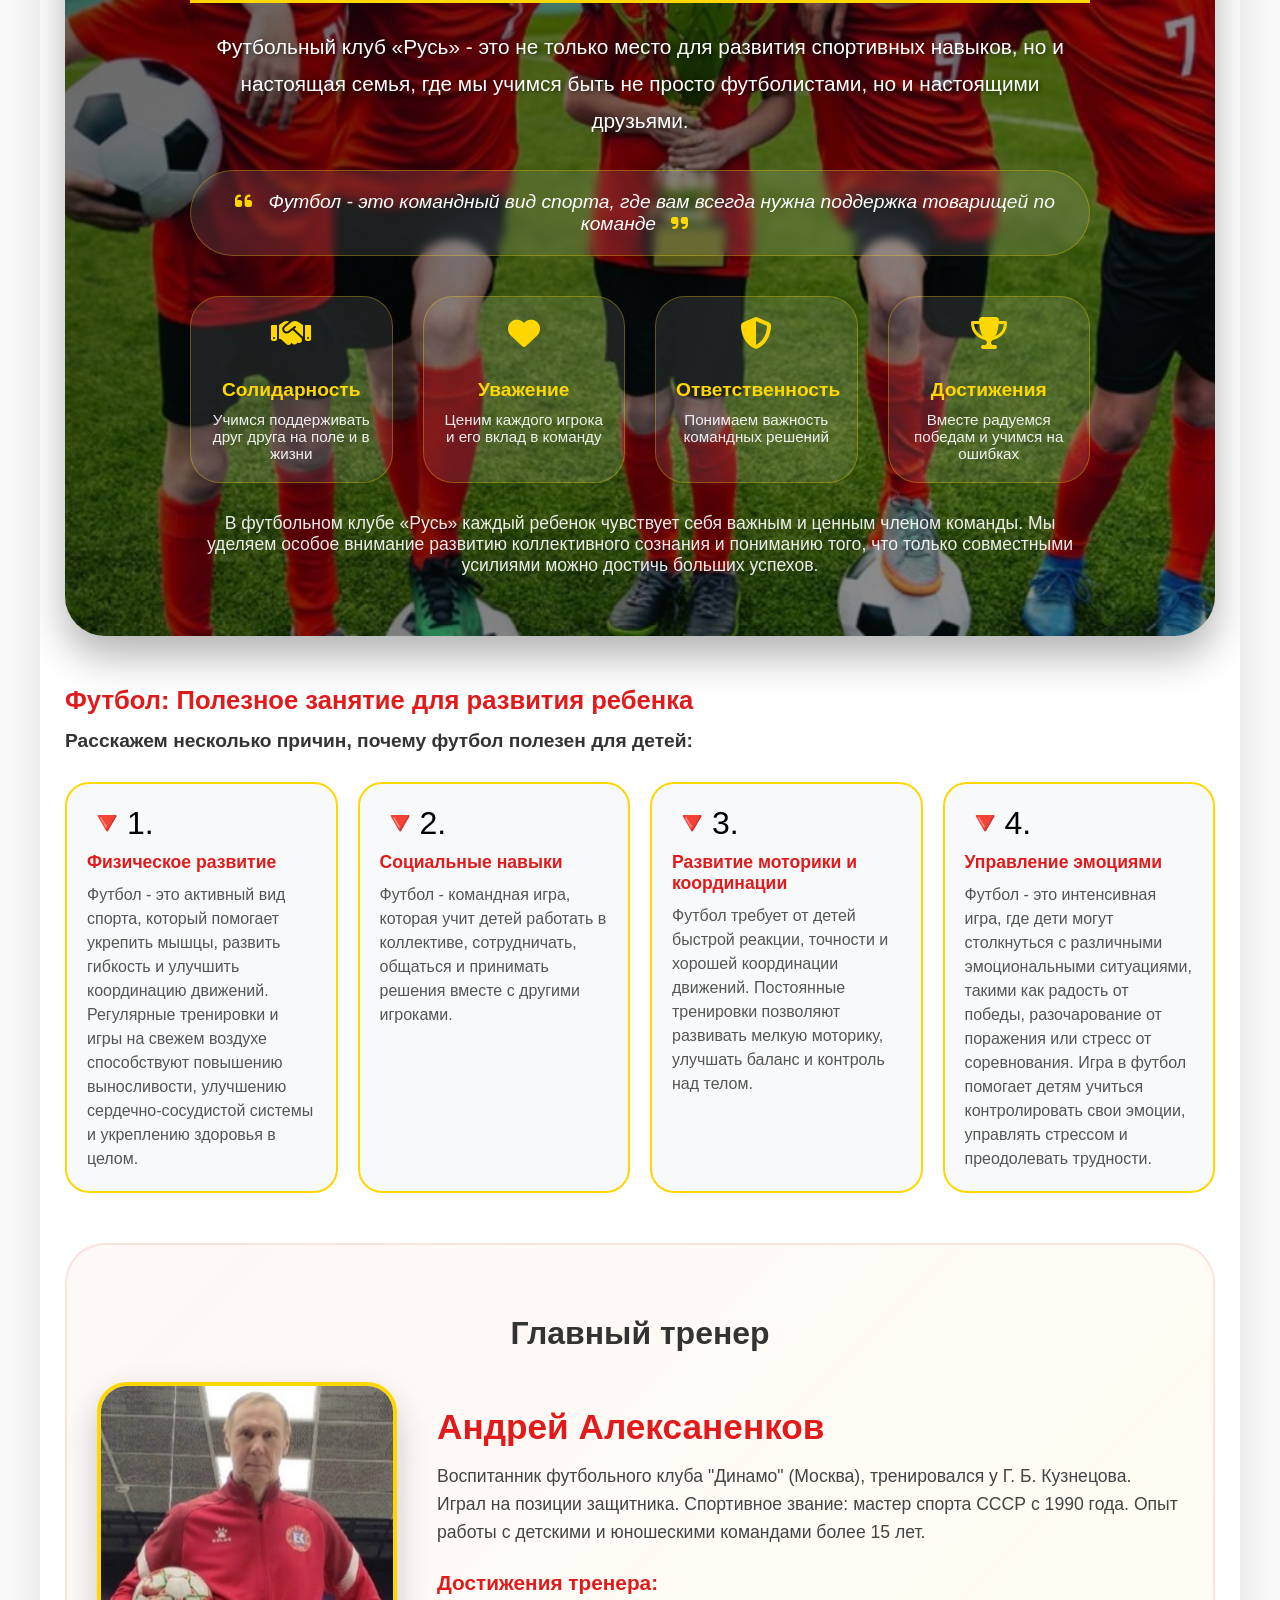
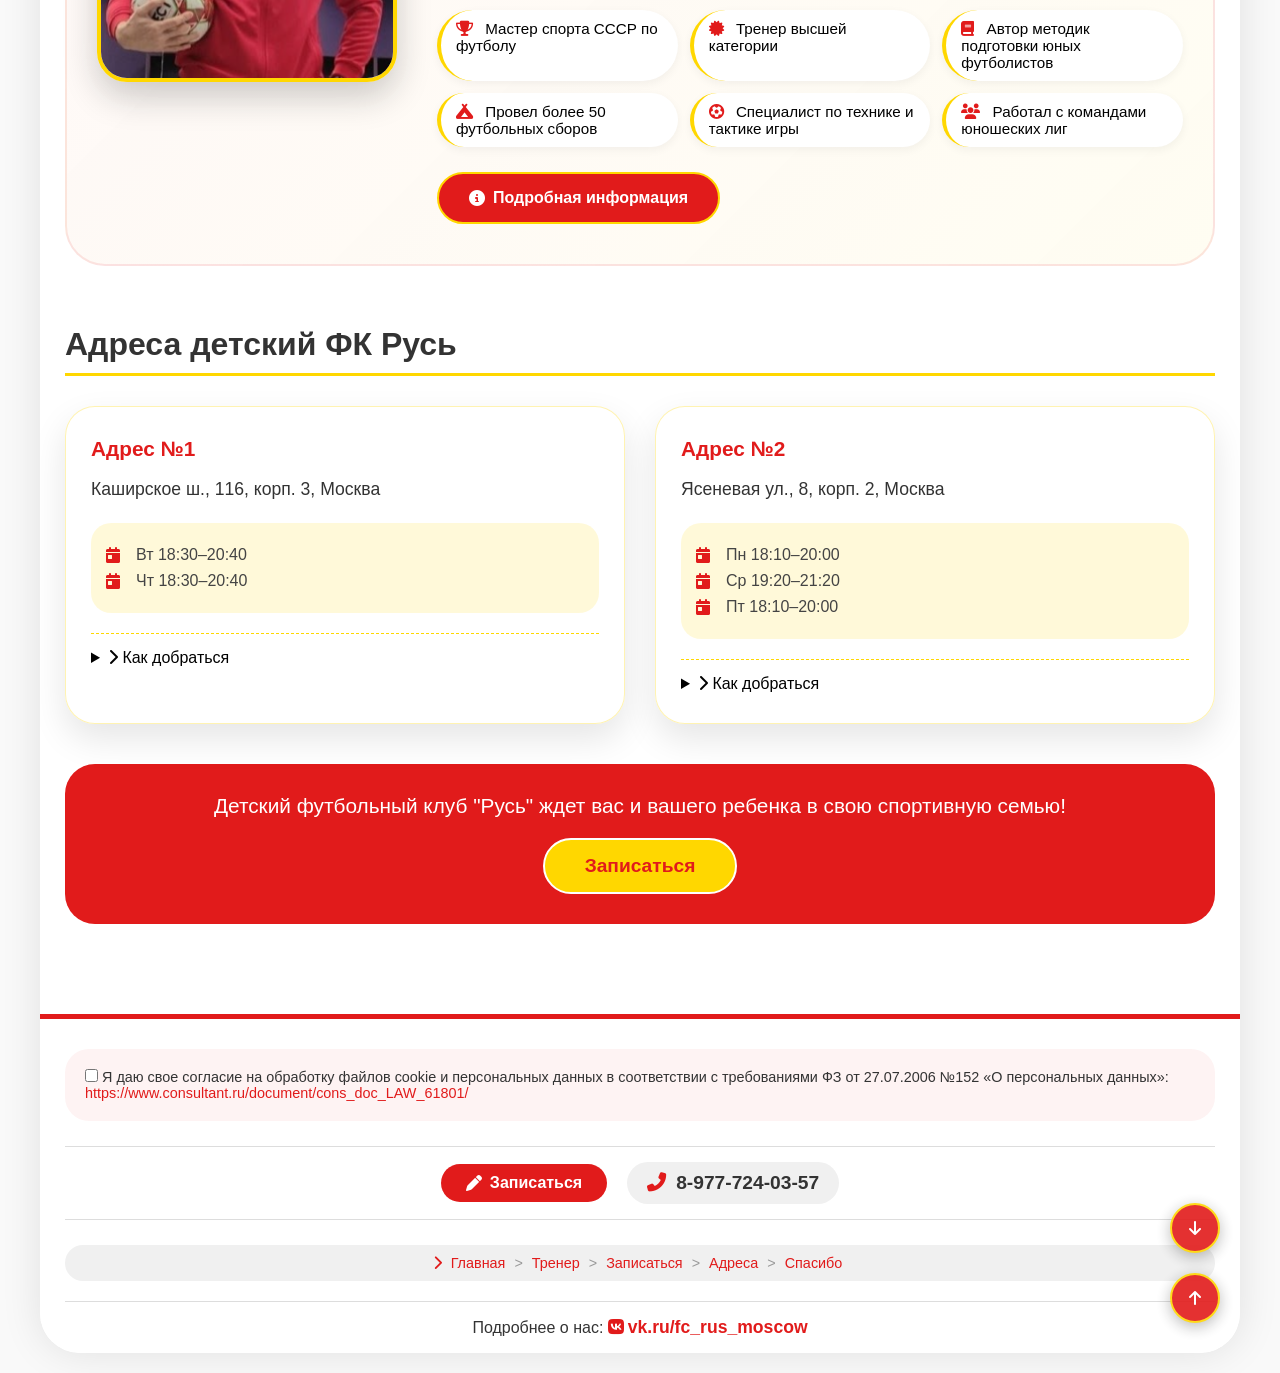
==== commit aeb430d2: "Rename test_4_4.html to index.html" ====
--- a/index.html
+++ b/index.html
@@ -1,788 +1,490 @@
-<!-- fс_rus_dve knopki_teleg + forma -->
-<!-- DOCTYPE html -->
+<!DOCTYPE html>
 <html lang="ru">
 <head>
     <meta charset="UTF-8">
-    <meta name="viewport" content="width=device-width, initial-scale=1.0">
-    <title>Запись на бесплатную тренировку — Детский ФК Русь Москва</title>
-    <style>
-        /* Стили, соответствующие духу сайта */
-        * {
-            margin: 0;
-            padding: 0;
-            box-sizing: border-box;
-            font-family: 'Segoe UI', Tahoma, Geneva, Verdana, sans-serif;
+    <meta name="viewport" content="width=device-width, initial-scale=1.0, maximum-scale=5.0, user-scalable=yes">
+    
+    <!-- Yandex.Metrika counter -->
+    <script type="text/javascript">
+        (function(m,e,t,r,i,k,a){m[i]=m[i]||function(){(m[i].a=m[i].a||[]).push(arguments)};
+        m[i].l=1*new Date();
+        for (var j = 0; j < document.scripts.length; j++) {if (document.scripts[j].src === r) { return; }}
+        k=e.createElement(t),a=e.getElementsByTagName(t)[0],k.async=1,k.src=r,a.parentNode.insertBefore(k,a)})
+        (window, document,'script','https://mc.yandex.ru/metrika/tag.js?id=107697576', 'ym');
+    
+        ym(107697576, 'init', {ssr:true, webvisor:true, clickmap:true, ecommerce:"dataLayer", referrer: document.referrer, url: location.href, accurateTrackBounce:true, trackLinks:true});
+    </script>
+    <noscript><div><img src="https://mc.yandex.ru/watch/107697576" style="position:absolute; left:-9999px;" alt="" /></div></noscript>
+    <!-- /Yandex.Metrika counter -->
+    
+    <!-- SEO мета-теги -->
+    <title>Детский футбольный клуб Русь в Москве | Бесплатная пробная тренировка</title>
+    <meta name="description" content="Детский футбольный клуб Русь в Москве. Ждем мальчиков и девочек на бесплатную пробную тренировку. Профессиональные тренеры, 2 филиала, командный дух.">
+    <meta name="keywords" content="детский футбольный клуб Москва, футбол для детей, бесплатная тренировка по футболу, футбольная секция для детей, ФК Русь">
+    <meta name="robots" content="index, follow">
+    
+    <!-- Open Graph -->
+    <meta property="og:title" content="Детский футбольный клуб Русь">
+    <meta property="og:description" content="Бесплатная пробная тренировка для детей в Москве">
+    <meta property="og:type" content="website">
+    <meta property="og:url" content="https://fc-rus-moscow.ru">
+    <meta property="og:image" content="/images/fc_rus_moscow_logo_.png">
+    <meta property="og:site_name" content="Детский ФК Русь">
+    
+    <!-- Канонический URL -->
+    <link rel="canonical" href="https://fc-rus-moscow.ru">
+    
+    <!-- Фавиконки -->
+    <link rel="icon" type="image/png" href="/images/favicon-96x96.png" sizes="96x96" />
+    <link rel="icon" type="image/svg+xml" href="/images/favicon.svg" />
+    <link rel="shortcut icon" href="/images/favicon.ico" />
+    <link rel="apple-touch-icon" sizes="180x180" href="/images/apple-touch-icon.png" />
+    <link rel="manifest" href="/images/site.webmanifest" />
+    <meta name="msapplication-TileColor" content="#e11b1b">
+    <meta name="theme-color" content="#e11b1b">
+    
+    <!-- Schema.org разметка -->
+    <script type="application/ld+json">
+    {
+        "@context": "https://schema.org",
+        "@type": "BreadcrumbList",
+        "itemListElement": [
+            {
+                "@type": "ListItem",
+                "position": 1,
+                "name": "Главная",
+                "item": "https://fc-rus-moscow.ru/glavnaya.html"
+            },
+            {
+                "@type": "ListItem",
+                "position": 2,
+                "name": "Тренер",
+                "item": "https://fc-rus-moscow.ru/trener.html"
+            },
+            {
+                "@type": "ListItem",
+                "position": 3,
+                "name": "Записаться",
+                "item": "https://fc-rus-moscow.ru/zapisatsya.html"
+            },
+            {
+                "@type": "ListItem",
+                "position": 4,
+                "name": "Адреса",
+                "item": "https://fc-rus-moscow.ru/address.html"
+            },
+            {
+                "@type": "ListItem",
+                "position": 5,
+                "name": "Спасибо",
+                "item": "https://fc-rus-moscow.ru/spasibo.html"
+            }
+        ]
+    }
+    </script>
+    
+    <script type="application/ld+json">
+    {
+        "@context": "https://schema.org",
+        "@type": "SportsClub",
+        "name": "Детский футбольный клуб Русь",
+        "url": "https://fc-rus-moscow.ru",
+        "logo": "/images/fc_rus_moscow_logo_.png",
+        "telephone": "+7-977-724-03-57",
+        "email": "info@fc-rus-moscow.ru",
+        "description": "Детский футбольный клуб в Москве. Бесплатные пробные тренировки.",
+        "address": {
+            "@type": "PostalAddress",
+            "addressLocality": "Москва",
+            "addressCountry": "RU"
         }
-
-        body {
-            background: #ffffff;
-            min-height: 100vh;
-            display: flex;
-            align-items: center;
-            justify-content: center;
-            padding: 20px;
-        }
-
-        .container {
-            max-width: 600px;
-            width: 100%;
-            background: white;
-            border-radius: 20px;
-            box-shadow: 0 20px 40px rgba(225, 27, 27, 0.2), 0 8px 20px rgba(0, 0, 0, 0.1);
-            overflow: hidden;
-            border: 2px solid #e11b1b;
-        }
-
-        .header {
-            background: white;
-            color: #e11b1b;
-            padding: 30px;
-            text-align: center;
-            border-bottom: 3px solid #e11b1b;
-        }
-
-        /* Место для логотипа */
-        .logo-placeholder {
-            width: 100px;
-            height: 100px;
-            margin: 0 auto 15px;
-            background: #f0f0f0;
-            border-radius: 50%;
-            display: flex;
-            align-items: center;
-            justify-content: center;
-            color: #999;
-            font-size: 0.9rem;
-            text-align: center;
-            overflow: hidden;
-        }
-
-        .logo-placeholder img {
-            width: 100%;
-            height: 100%;
-            object-fit: contain;
-        }
-
-        .header h1 {
-            font-size: 2rem;
-            margin-bottom: 10px;
-            font-weight: 700;
-            color: #e11b1b;
-        }
-
-        .header p {
-            opacity: 0.9;
-            font-size: 1.1rem;
-            color: #333;
-        }
-
-        .content {
-            padding: 40px;
-            background: white;
-        }
-
-        .form-group {
-            margin-bottom: 25px;
-        }
-
-        .form-group label {
-            display: flex;
-            align-items: center;
-            gap: 10px;
-            margin-bottom: 8px;
-            font-weight: 600;
-            color: #e11b1b;
-            font-size: 1rem;
-        }
-
-        .form-group label i {
-            color: #FFD700;
-            width: 20px;
-        }
-
-        .form-control {
-            width: 100%;
-            padding: 15px 20px;
-            border: 2px solid #FFD700;
-            border-radius: 12px;
-            font-size: 1rem;
-            transition: all 0.3s ease;
-            background-color: #f8f9fa;
-            color: #333;
-        }
-
-        .form-control:focus {
-            outline: none;
-            border-color: #e11b1b;
-            box-shadow: 0 0 0 4px rgba(225, 27, 27, 0.15);
-            background-color: #ffffff;
-        }
-
-        .form-control.error {
-            border-color: #e11b1b;
-            background-color: #fff5f5;
-        }
-
-        select.form-control {
-            appearance: none;
-            background-image: url("data:image/svg+xml;charset=UTF-8,%3csvg xmlns='http://www.w3.org/2000/svg' viewBox='0 0 24 24' fill='none' stroke='%23e11b1b' stroke-width='2' stroke-linecap='round' stroke-linejoin='round'%3e%3cpolyline points='6 9 12 15 18 9'%3e%3c/polyline%3e%3c/svg%3e");
-            background-repeat: no-repeat;
-            background-position: right 15px center;
-            background-size: 15px;
-        }
-
-        .radio-group {
-            display: flex;
-            flex-wrap: wrap;
-            gap: 20px;
-            margin-top: 10px;
-        }
-
-        .radio-option {
-            display: flex;
-            align-items: center;
-            gap: 8px;
-            background: #f8f9fa;
-            padding: 12px 25px;
-            border-radius: 30px;
-            border: 2px solid #FFD700;
-            transition: all 0.3s ease;
-            cursor: pointer;
-        }
-
-        .radio-option:hover {
-            border-color: #e11b1b;
-            background: #fff5f5;
-        }
-
-        .radio-option input[type="radio"] {
-            width: 18px;
-            height: 18px;
-            accent-color: #e11b1b;
-            margin: 0;
-        }
-
-        .radio-option span {
-            font-weight: 500;
-            color: #333;
-        }
-
-        /* Стили для сообщений об ошибках */
-        .error-message {
-            color: #e11b1b;
-            font-size: 0.85rem;
-            margin-top: 5px;
-            padding-left: 5px;
-            display: none;
-        }
-
-        .error-message.show {
-            display: block;
-        }
-
-        /* Стили для блока согласия */
-        .consent-block {
-            margin: 25px 0 20px;
-            padding: 15px;
-            background: #f8f9fa;
-            border-radius: 12px;
-            border: 1px solid #FFD700;
-        }
-
-        .checkbox-wrapper {
-            display: flex;
-            align-items: flex-start;
-            gap: 12px;
-            cursor: pointer;
-        }
-
-        .checkbox-wrapper input[type="checkbox"] {
-            width: 20px;
-            height: 20px;
-            margin-top: 2px;
-            accent-color: #e11b1b;
-            cursor: pointer;
-            flex-shrink: 0;
-        }
-
-        .checkbox-text {
-            font-size: 0.95rem;
-            color: #333;
-            line-height: 1.5;
-        }
-
-        .privacy-link {
-            color: #e11b1b;
-            text-decoration: none;
-            font-weight: 600;
-            transition: color 0.3s ease;
-        }
-
-        .privacy-link:hover {
-            color: #FFD700;
-            text-decoration: underline;
-        }
-
-        /* Стили для сообщения об ошибке согласия */
-        .consent-error {
-            color: #e11b1b;
-            font-size: 0.9rem;
-            margin-top: 8px;
-            padding-left: 32px;
-            display: none;
-        }
-
-        .consent-error.show {
-            display: block;
-        }
-
-        /* Общие стили для кнопок */
-        .btn {
-            width: 100%;
-            padding: 18px;
-            border-radius: 12px;
-            font-size: 1.2rem;
-            font-weight: 700;
-            cursor: pointer;
-            transition: all 0.3s cubic-bezier(0.175, 0.885, 0.32, 1.275);
-            margin: 0 0 15px;
-            display: flex;
-            align-items: center;
-            justify-content: center;
-            gap: 10px;
-            text-decoration: none;
-            border: 2px solid;
-        }
-
-        /* Основная кнопка (жёлтая) - отправка формы */
-        .btn-primary {
-            background: #FFD700;
-            color: #e11b1b;
-            border-color: #e11b1b;
-        }
-
-        .btn-primary:hover {
-            transform: translateY(-3px);
-            background: #e11b1b;
-            color: white;
-            border-color: #FFD700;
-            box-shadow: 0 15px 35px rgba(225, 27, 27, 0.4);
-        }
-
-        /* Вторая кнопка (красная) - переход в Telegram */
-        .btn-secondary {
-            background: #e11b1b;
-            color: white;
-            border-color: #FFD700;
-        }
-
-        .btn-secondary:hover {
-            transform: translateY(-3px);
-            background: #FFD700;
-            color: #e11b1b;
-            border-color: #e11b1b;
-            box-shadow: 0 15px 35px rgba(225, 27, 27, 0.4);
-        }
-
-        .btn i {
-            font-size: 1.2rem;
-        }
-
-        .button-group {
-            margin: 30px 0 20px;
-        }
-
-        .contact-info {
-            background: #f8f9fa;
-            padding: 25px;
-            border-radius: 15px;
-            margin-top: 20px;
-            border: 2px solid #e11b1b;
-            box-shadow: 0 5px 15px rgba(225, 27, 27, 0.1);
-        }
-
-        .contact-info h3 {
-            color: #e11b1b;
-            margin-bottom: 20px;
-            font-size: 1.3rem;
-            display: flex;
-            align-items: center;
-            gap: 10px;
-            justify-content: center;
-        }
-
-        .contact-info h3 i {
-            color: #FFD700;
-        }
-
-        .contact-phones {
-            display: flex;
-            flex-direction: column;
-            gap: 15px;
-            margin-bottom: 20px;
-        }
-
-        .phone-item {
-            display: flex;
-            align-items: center;
-            gap: 15px;
-            background: white;
-            padding: 15px 20px;
-            border-radius: 12px;
-            box-shadow: 0 5px 15px rgba(0,0,0,0.05);
-            transition: transform 0.3s ease;
-            border: 2px solid #FFD700;
-        }
-
-        .phone-item:hover {
-            transform: translateX(5px);
-            border-color: #e11b1b;
-        }
-
-        .phone-item i {
-            font-size: 1.5rem;
-            color: #e11b1b;
-            width: 30px;
-        }
-
-        .phone-item a {
-            text-decoration: none;
-            color: #333;
-            font-weight: 600;
-            font-size: 1.2rem;
-            transition: color 0.3s ease;
-        }
-
-        .phone-item a:hover {
-            color: #e11b1b;
-        }
-
-        .contact-note {
-            text-align: center;
-            color: #e11b1b;
-            font-size: 0.95rem;
-            font-style: italic;
-            margin-top: 15px;
-            font-weight: 500;
-        }
-
-        .contact-note i {
-            color: #FFD700;
-        }
-
-        .footer-note {
-            text-align: center;
-            margin-top: 20px;
-            color: #666;
-            font-size: 0.9rem;
-        }
-
-        .footer-note a {
-            color: #e11b1b;
-            text-decoration: none;
-            font-weight: 600;
-        }
-
-        .footer-note a:hover {
-            color: #FFD700;
-            text-decoration: underline;
-        }
-
-        .success-message {
-            background: linear-gradient(135deg, #27ae60 0%, #2ecc71 100%);
-            color: white;
-            padding: 25px;
-            border-radius: 12px;
-            text-align: center;
-            margin-top: 20px;
-            display: none;
-            animation: fadeIn 0.5s ease-out;
-        }
-
-        @keyframes fadeIn {
-            from { opacity: 0; transform: translateY(20px); }
-            to { opacity: 1; transform: translateY(0); }
-        }
-
-        .success-message i {
-            font-size: 3rem;
-            margin-bottom: 15px;
-            color: #FFD700;
-        }
-
-        .success-message h4 {
-            font-size: 1.5rem;
-            margin-bottom: 10px;
-        }
-
-        @media (max-width: 768px) {
-            .content {
-                padding: 30px 20px;
-            }
-            
-            .header h1 {
-                font-size: 1.6rem;
-            }
-            
-            .radio-group {
-                flex-direction: column;
-                gap: 10px;
-            }
-            
-            .radio-option {
-                width: 100%;
-            }
-            
-            .checkbox-wrapper {
-                align-items: flex-start;
-            }
-        }
-    </style>
-    <!-- Font Awesome для иконок -->
+    }
+    </script>
+    
+    <!-- Preload критических ресурсов -->
+    <link rel="preload" href="https://cdnjs.cloudflare.com/ajax/libs/font-awesome/6.4.0/css/all.min.css" as="style">
+    <link rel="preload" href="/images/fc_rus_moscow_logo_.png" as="image">
+    <link rel="preload" href="css/style.css" as="style">
+    <link rel="preload" href="js/script.js" as="script">
+    
+    <!-- Font Awesome -->
     <link rel="stylesheet" href="https://cdnjs.cloudflare.com/ajax/libs/font-awesome/6.4.0/css/all.min.css">
+    
+    <!-- Подключение CSS -->
+    <link rel="stylesheet" href="css/style.css">
 </head>
 <body>
-    <div class="container">
-        <div class="header">
-           
-            <!-- МЕСТО ДЛЯ ЛОГОТИПА -->
-            <div class="logo-placeholder" id="logoContainer">
-                <img src="/images/fc_rus_moscow_logo_.png" alt="Детский ФК Русь">  
-            </div>
-           
-            <h1>Запишитесь на бесплатную пробную тренировку</h1>
-            <p>Детский футбольный клуб Русь</p>
-        </div>
+    <div class="site-wrapper">
+       <!-- ШАПКА (ЗАКРЕПЛЕННАЯ) -->
+        <header class="header" role="banner" itemscope itemtype="https://schema.org/WPHeader">
+            <div class="container">
+                <div class="header-content">
+                    <div class="logo" itemprop="publisher" itemscope itemtype="https://schema.org/Organization">
+                        <link itemprop="url" href="https://fc-rus-moscow.ru">
+                        <a href="#main">
+                            <img src="/images/fc_rus_moscow_logo_.png" 
+                                 alt="Детский ФК Русь - логотип" 
+                                 class="logo-img" 
+                                 itemprop="logo" 
+                                 loading="eager"
+                                 width="50" 
+                                 height="50">
+                        </a>
+                        <a href="#main" class="logo-text" itemprop="name">
+                            <span class="logo-name">Детский ФК Русь</span>
+                            <span class="logo-phone">
+                                <i class="fas fa-phone-alt"></i>
+                                8-977-724-03-57
+                            </span>
+                        </a>
+                    </div>
+                    <nav class="nav" role="navigation" aria-label="Основная навигация">
+                        <ul class="nav-list" id="navList">
+                            <li><a href="#main">Главная</a></li>
+                            <li><a href="#coaches">Тренер</a></li>
+                            <li><a href="#addresses">Адреса</a></li>
+                            <li><a href="/zapisatsya.html">Записаться</a></li>
+                            <li><a href="/zapisatsya.html" class="nav-calendar-link">Пробная тренировка</a></li>
+                        </ul>
+                        <button class="mobile-menu-btn" id="mobileMenuBtn" aria-label="Меню" aria-expanded="false">
+                            <i class="fas fa-bars"></i>
+                        </button>
+                    </nav>
+                </div>
+            </div>
+        </header>
         
-        <div class="content">
-            <form id="trainingForm" action="send.php" method="POST" novalidate>
-                <div class="form-group">
-                    <label for="parentName">
-                        <i class="fas fa-user"></i> Ваше имя (родителя)
-                    </label>
-                    <input type="text" class="form-control" id="parentName" name="parentName" placeholder="Например: Александр" required>
-                    <div id="parentNameError" class="error-message">Введите корректное имя (только буквы, от 2 до 50 символов)</div>
-                </div>
-                
-                <div class="form-group">
-                    <label for="childName">
-                        <i class="fas fa-child"></i> Имя ребенка
-                    </label>
-                    <input type="text" class="form-control" id="childName" name="childName" placeholder="Например: Дмитрий" required>
-                    <div id="childNameError" class="error-message">Введите корректное имя (только буквы, от 2 до 50 символов)</div>
-                </div>
-                
-                <div class="form-group">
-                    <label for="childAge">
-                        <i class="fas fa-calendar-alt"></i> Возраст ребенка
-                    </label>
-                    <select class="form-control" id="childAge" name="childAge" required>
-                        <option value="">Выберите возраст</option>
-                        <option value="5">5 лет</option>
-                        <option value="6">6 лет</option>
-                        <option value="7">7 лет</option>
-                        <option value="8">8 лет</option>
-                        <option value="9">9 лет</option>
-                        <option value="10">10 лет</option>
-                        <option value="11">11 лет</option>
-                        <option value="12">12 лет</option>
-                        <option value="13">13 лет</option>
-                        <option value="14">14 лет</option>
-                    </select>
-                    <div id="childAgeError" class="error-message">Выберите возраст ребенка</div>
-                </div>
-                
-                <div class="form-group">
-                    <label>
-                        <i class="fas fa-futbol"></i> Предпочтительная группа
-                    </label>
-                    <div class="radio-group">
-                        <label class="radio-option">
-                            <input type="radio" name="group" value="5-7" required>
-                            <span>5-7 лет (Вторник/Пятница 19:00-21:00)</span>
-                        </label>
-                        <label class="radio-option">
-                            <input type="radio" name="group" value="8-10">
-                            <span>8-10 лет (Вторник/Четверг/Суббота 20:00-21:00)</span>
-                        </label>
-                        <label class="radio-option">
-                            <input type="radio" name="group" value="12-14">
-                            <span>12-14 лет (Понедельник/Среда/Пятница 20:00-21:00)</span>
-                        </label>
-                    </div>
-                    <div id="groupError" class="error-message">Выберите предпочтительную группу</div>
-                </div>
-                
-                <div class="form-group">
-                    <label for="phone">
-                        <i class="fas fa-phone-alt"></i> Контактный телефон
-                    </label>
-                    <input type="tel" class="form-control" id="phone" name="phone" placeholder="+7 (___) ___-__-__" required>
-                    <div id="phoneError" class="error-message">Введите корректный номер телефона (не менее 10 цифр)</div>
-                </div>
-                
-                <div class="form-group">
-                    <label for="email">
-                        <i class="fas fa-envelope"></i> Email (для подтверждения)
-                    </label>
-                    <input type="email" class="form-control" id="email" name="email" placeholder="example@mail.ru" required>
-                    <div id="emailError" class="error-message">Введите корректный email (например: name@domain.ru)</div>
-                </div>
-                
-                <div class="form-group">
-                    <label for="comment">
-                        <i class="fas fa-comment"></i> Комментарий (необязательно)
-                    </label>
-                    <textarea class="form-control" id="comment" name="comment" rows="3" placeholder="Напишите, если есть особые пожелания (например: перезвоните мне)"></textarea>
-                </div>
-                
-                <!-- БЛОК СОГЛАСИЯ -->
-                <div class="consent-block">
-                    <label class="checkbox-wrapper">
-                        <input type="checkbox" id="consentCheckbox">
-                        <span class="checkbox-text">
-                            Используя сайт, вы соглашаетесь на обработку cookies и данных согласно 
-                            <a href="https://orgs.biz/privacy" target="_blank" class="privacy-link">политике конфиденциальности</a>
-                        </span>
-                    </label>
-                    <div id="consentError" class="consent-error">
-                        Необходимо подтвердить согласие
-                    </div>
-                </div>
-                
-                <!-- ГРУППА КНОПОК -->
-                <div class="button-group">
-                    <!-- КНОПКА 1: ОТПРАВКА ФОРМЫ НА ПОЧТУ -->
-                    <button type="submit" class="btn btn-primary" id="submitBtn">
-                        <i class="fas fa-paper-plane"></i> Записаться на бесплатную тренировку
-                    </button>
+        <!-- ОСНОВНОЙ КОНТЕНТ -->
+        <main class="main-content" id="main">
+            <h1>Ждем мальчиков и девочек на бесплатную пробную тренировку</h1>
+            
+            <!-- БЛОК С ДВИЖУЩИМСЯ ФОТО НА ФОНЕ (в начале) -->
+            <section class="hero-animated">
+                <div class="hero-overlay"></div>
+                <div class="hero-content">
+                    <div class="hero-text">
+                        <span class="hero-subtitle">⚽ Присоединяйся к команде Детский ФК "Русь"</span>
+                        <h2 class="hero-title">Готов выйти на поле?</h2>
+                        <p class="hero-description">Запишись на бесплатную пробную тренировку уже сегодня!</p>
+                        
+                        <div class="hero-buttons">
+                            <a href="tel:+79777240357" class="hero-btn hero-btn-phone">
+                                <i class="fas fa-phone-alt"></i>
+                                <span>8-977-724-03-57</span>
+                            </a>
+                            <a href="/zapisatsya.html" class="hero-btn hero-btn-primary">
+                                <i class="fas fa-pen"></i>
+                                <span>Записаться онлайн</span>
+                            </a>
+                        </div>
+                    </div>
+                </div>
+            </section>
+            
+            <h2>Концепция детского футбольного клуба "Русь" в Москве</h2>
+            
+            <div class="concept-text">
+                <p><span class="emoji-bullet">🎯</span> <span class="highlight">Цель</span> - развитие и популяризация футбола путем построения новой стратегии развития детско-юношеского футбола как средства оздоровления населения, повышение значимости футбола в развитии личности.</p>
+                <p><span class="emoji-bullet">✔️</span> Мы ставим перед собой задачу построить качественную, эффективную и рентабельную модель развития футбола в России, охватывающую все уровни – от массового футбола до профессионального.</p>
+                <p>Основной замысел нашей деятельности - предоставление детям качественную начальную футбольную подготовку в шаговой доступности (рядом с домом и/или местом учебы). Мы считаем, что спорт это один из важнейших элементов, оказывающих положительное влияние на формирование личности ребенка, поэтому занятия спортом в детском возрасте (до 5-14 лет) должны быть доступными, удобными, не мешать получать общее образование и приносить радость и положительные эмоции. При этом сами тренировки должны быть профессионально организованными, качественными и интересными, а способные дети должны иметь перспективы дальнейшего развития.</p>
+                <p><span class="emoji-bullet">❗️</span> Все мы должны понимать, что без качественной профессиональной подготовки не будет больших результатов в профессиональном футболе! От массового футбола к футболу высшего спортивного мастерства!</p>
+            </div>
+            
+            <!-- НОВЫЙ БЛОК: Командный дух и дружба с изображением drugi.jpg на фоне -->
+            <section class="team-spirit-animated">
+                <div class="team-spirit-overlay"></div>
+                <div class="team-spirit-content">
+                    <div class="team-spirit-text">
+                        <div class="team-spirit-icon">
+                            <i class="fas fa-users"></i>
+                        </div>
+                        
+                        <h2 class="team-spirit-title">Командный дух и дружба</h2>
+                        
+                        <p class="team-spirit-description">
+                            Футбольный клуб «Русь» - это не только место для развития спортивных навыков, но и настоящая семья, где мы учимся быть не просто футболистами, но и настоящими друзьями.
+                        </p>
+                        
+                        <div class="team-spirit-quote">
+                            <i class="fas fa-quote-left"></i>
+                            Футбол - это командный вид спорта, где вам всегда нужна поддержка товарищей по команде
+                            <i class="fas fa-quote-right"></i>
+                        </div>
+                        
+                        <div class="team-spirit-features">
+                            <div class="team-spirit-feature">
+                                <i class="fas fa-handshake"></i>
+                                <h4>Солидарность</h4>
+                                <p>Учимся поддерживать друг друга на поле и в жизни</p>
+                            </div>
+                            
+                            <div class="team-spirit-feature">
+                                <i class="fas fa-heart"></i>
+                                <h4>Уважение</h4>
+                                <p>Ценим каждого игрока и его вклад в команду</p>
+                            </div>
+                            
+                            <div class="team-spirit-feature">
+                                <i class="fas fa-shield-alt"></i>
+                                <h4>Ответственность</h4>
+                                <p>Понимаем важность командных решений</p>
+                            </div>
+                            
+                            <div class="team-spirit-feature">
+                                <i class="fas fa-trophy"></i>
+                                <h4>Достижения</h4>
+                                <p>Вместе радуемся победам и учимся на ошибках</p>
+                            </div>
+                        </div>
+                        
+                        <p style="margin-top: 30px; font-size: 1.1rem; opacity: 0.9;">
+                            В футбольном клубе «Русь» каждый ребенок чувствует себя важным и ценным членом команды. Мы уделяем особое внимание развитию коллективного сознания и пониманию того, что только совместными усилиями можно достичь больших успехов.
+                        </p>
+                    </div>
+                </div>
+            </section>
+            
+            <h3>Футбол: Полезное занятие для развития ребенка</h3>
+            <h4>Расскажем несколько причин, почему футбол полезен для детей:</h4>
+            
+            <div class="benefits-grid">
+                <div class="benefit-card">
+                    <div class="benefit-icon">🔻1.</div>
+                    <div class="benefit-title">Физическое развитие</div>
+                    <div class="benefit-text">Футбол - это активный вид спорта, который помогает укрепить мышцы, развить гибкость и улучшить координацию движений. Регулярные тренировки и игры на свежем воздухе способствуют повышению выносливости, улучшению сердечно-сосудистой системы и укреплению здоровья в целом.</div>
+                </div>
+                <div class="benefit-card">
+                    <div class="benefit-icon">🔻2.</div>
+                    <div class="benefit-title">Социальные навыки</div>
+                    <div class="benefit-text">Футбол - командная игра, которая учит детей работать в коллективе, сотрудничать, общаться и принимать решения вместе с другими игроками.</div>
+                </div>
+                <div class="benefit-card">
+                    <div class="benefit-icon">🔻3.</div>
+                    <div class="benefit-title">Развитие моторики и координации</div>
+                    <div class="benefit-text">Футбол требует от детей быстрой реакции, точности и хорошей координации движений. Постоянные тренировки позволяют развивать мелкую моторику, улучшать баланс и контроль над телом.</div>
+                </div>
+                <div class="benefit-card">
+                    <div class="benefit-icon">🔻4.</div>
+                    <div class="benefit-title">Управление эмоциями</div>
+                    <div class="benefit-text">Футбол - это интенсивная игра, где дети могут столкнуться с различными эмоциональными ситуациями, такими как радость от победы, разочарование от поражения или стресс от соревнования. Игра в футбол помогает детям учиться контролировать свои эмоции, управлять стрессом и преодолевать трудности.</div>
+                </div>
+            </div>
+            
+            <!-- БЛОК ТРЕНЕРА -->
+            <section class="coaches-single" id="coaches">
+                <h2 style="text-align: center; border-bottom: none;">Главный тренер</h2>
+                
+                <div class="coach-card" itemscope itemtype="https://schema.org/Person">
+                    <div class="coach-photo-rect">
+                        <img src="images/coach-andrey.png" 
+                             alt="Андрей Алексаненков - главный тренер" 
+                             class="coach-img-rect" 
+                             itemprop="image" 
+                             loading="lazy"
+                             width="300"
+                             height="400">
+                    </div>
+                    <div class="coach-info">
+                        <h3 itemprop="name" class="coach-name" id="openCoachModal">Андрей Алексаненков</h3>
+                        <p class="coach-bio" itemprop="description">Воспитанник футбольного клуба "Динамо" (Москва), тренировался у Г. Б. Кузнецова. Играл на позиции защитника. Спортивное звание: мастер спорта СССР с 1990 года. Опыт работы с детскими и юношескими командами более 15 лет.</p>
+                        
+                        <div class="coach-achievements">
+                            <h4>Достижения тренера:</h4>
+                            <ul>
+                                <li itemprop="honorificSuffix"><i class="fas fa-trophy"></i> Мастер спорта СССР по футболу</li>
+                                <li><i class="fas fa-certificate"></i> Тренер высшей категории</li>
+                                <li><i class="fas fa-book"></i> Автор методик подготовки юных футболистов</li>
+                                <li><i class="fas fa-campground"></i> Провел более 50 футбольных сборов</li>
+                                <li><i class="fas fa-futbol"></i> Специалист по технике и тактике игры</li>
+                                <li><i class="fas fa-users"></i> Работал с командами юношеских лиг</li>
+                            </ul>
+                        </div>
+                        
+                        <button class="btn-primary coach-details-btn" aria-label="Подробная информация о тренере">
+                            <i class="fas fa-info-circle"></i> Подробная информация
+                        </button>
+                    </div>
+                </div>
+            </section>
+
+            <!-- БЛОК АДРЕСОВ -->
+            <div class="addresses-section" id="addresses">
+                <h2>Адреса детский ФК Русь</h2>
+                
+                <div class="addresses-grid">
+                    <!-- Адрес №1 -->
+                    <div class="address-card">
+                        <div class="address-icon"></div>
+                        <div class="address-title">Адрес №1</div>
+                        <div class="address-text">Каширское ш., 116, корп. 3, Москва</div>
+                        
+                        <div class="schedule-block">
+                            <div class="schedule-item"><i class="fas fa-calendar-day"></i> Вт 18:30–20:40</div>
+                            <div class="schedule-item"><i class="fas fa-calendar-day"></i> Чт 18:30–20:40</div>
+                        </div>
+                        
+                        <details class="transport-block">
+                            <summary>
+                                <i class="fas fa-chevron-right"></i> Как добраться
+                            </summary>
+                            <div>
+                                <div class="transport-detail">
+                                    <i class="fas fa-subway"></i> От метро «Домодедовская» пешком (490 м)
+                                </div>
+                            </div>
+                        </details>
+                    </div>
                     
-                    <!-- КНОПКА 2: ПЕРЕХОД В TELEGRAM -->
-                    <a href="https://t.me/fc_rus_moscow" target="_blank" class="btn btn-secondary" id="telegramBtn">
-                        <i class="fab fa-telegram-plane"></i> Продолжить в Telegram
-                    </a>
-                </div>
-                
-                <!-- Сообщение об успешной отправке (будет показано после отправки формы) -->
-                <div id="successMessage" class="success-message" style="display: none;">
-                    <i class="fas fa-check-circle"></i>
-                    <h4>Спасибо за заявку!</h4>
-                    <p>Мы свяжемся с вами в ближайшее время.</p>
-                </div>
-            </form>
-            
-            <div class="contact-info">
-                <h3><i class="fas fa-headset"></i> Или позвоните нам</h3>
-                <div class="contact-phones">
-                    <div class="phone-item">
-                        <i class="fas fa-phone-alt"></i>
-                        <a href="tel:+79777240357">8-977-724-03-57 (Алексей)</a>
-                    </div>
-                </div>
-                <p class="contact-note">
-                    <i class="fas fa-map-marker-alt"></i> Метро Домодедовская/Зябликово, ул. Елецкая, 17/3 (ФОК "Русь")
-                </p>
-            </div>
-            
-            <div class="footer-note">
-                <a href="https://fc-rus-moscow.orgs.biz">← Вернуться на главную</a>
+                    <!-- Адрес №2 -->
+                    <div class="address-card">
+                        <div class="address-icon"></div>
+                        <div class="address-title">Адрес №2</div>
+                        <div class="address-text">Ясеневая ул., 8, корп. 2, Москва</div>
+                        
+                        <div class="schedule-block">
+                            <div class="schedule-item"><i class="fas fa-calendar-day"></i> Пн 18:10–20:00</div>
+                            <div class="schedule-item"><i class="fas fa-calendar-day"></i> Ср 19:20–21:20</div>
+                            <div class="schedule-item"><i class="fas fa-calendar-day"></i> Пт 18:10–20:00</div>
+                        </div>
+                        
+                        <details class="transport-block">
+                            <summary>
+                                <i class="fas fa-chevron-right"></i> Как добраться
+                            </summary>
+                            <div>
+                                <div class="transport-detail">
+                                    <i class="fas fa-subway"></i> От метро «Домодедовская» пешком (1,47 км)
+                                </div>
+                                <div class="transport-detail">
+                                    <i class="fas fa-bus"></i> На автобусах № 275, 298, 758, 907 или т71 до остановки «Каширское шоссе»
+                                </div>
+                            </div>
+                        </details>
+                    </div>
+                </div>
+            </div>
+            
+            <div class="cta-block">
+                <p>Детский футбольный клуб "Русь" ждет вас и вашего ребенка в свою спортивную семью!</p>
+                <a href="/zapisatsya.html" class="cta-button">Записаться</a>
+            </div>
+        </main>
+        
+        <!-- ФУТЕР -->
+        <footer class="footer" id="footer-bottom">
+            <!-- БЛОК СОГЛАСИЯ -->
+            <div class="footer-consent">
+                <label class="checkbox-wrapper">
+                    <input type="checkbox" id="consentCheckbox" name="consent" value="1" required>
+                    <span class="checkbox-text">
+                        Я даю свое согласие на обработку файлов сookie и персональных данных в соответствии с требованиями ФЗ от 27.07.2006 №152 «О персональных данных»: 
+                        <a href="https://www.consultant.ru/document/cons_doc_LAW_61801/" target="_blank" class="consent-link">https://www.consultant.ru/document/cons_doc_LAW_61801/</a>
+                    </span>
+                </label>
+            </div>
+            
+            <div class="footer-contacts">
+                <a href="/zapisatsya.html" class="footer-zapisatsya">
+                    <i class="fas fa-pen"></i> Записаться
+                </a>
+                
+                <div class="footer-phone">
+                    <i class="fas fa-phone-alt"></i>
+                    <a href="tel:+79777240357">8-977-724-03-57</a>
+                </div>
+            </div>
+            
+            <div class="footer-breadcrumb">
+                <i class="fas fa-chevron-right" style="color: #e11b1b;"></i> 
+                <a href="/glavnaya.html">Главная</a> <span>></span>
+                <a href="/trener.html">Тренер</a> <span>></span>
+                <a href="/zapisatsya.html">Записаться</a> <span>></span>
+                <a href="/address.html">Адреса</a> <span>></span>
+                <a href="/spasibo.html">Спасибо</a>
+            </div>
+            
+            <div class="footer-bottom">
+                Подробнее о нас: 
+                <a href="https://vk.ru/fc_rus_moscow" target="_blank" class="vk-link">
+                    <i class="fab fa-vk"></i> vk.ru/fc_rus_moscow
+                </a>
+            </div>
+        </footer>
+        
+        <!-- КНОПКИ НАВИГАЦИИ -->
+        <a href="#main" class="scroll-btn scroll-up" aria-label="Перейти в начало страницы">
+            <i class="fas fa-arrow-up"></i>
+        </a>
+       
+        <a href="#footer-bottom" class="scroll-btn scroll-down" aria-label="Перейти в конец страницы">
+            <i class="fas fa-arrow-down"></i>
+        </a>
+    </div>
+
+    <!-- Модальное окно -->
+    <div class="modal-overlay" id="coachModal">
+        <div class="modal-content">
+            <div class="modal-header">
+                <h2>Андрей Алексаненков</h2>
+                <button class="modal-close" id="closeCoachModal" aria-label="Закрыть окно">
+                    <i class="fas fa-times"></i>
+                </button>
+            </div>
+            
+            <div class="modal-body">
+                <div class="modal-section">
+                    <h3><i class="fas fa-futbol"></i> Стиль игры</h3>
+                    <p>Отличался бойцовскими качествами, самоотдачей и неуступчивостью в борьбе с соперниками. Умело играл персонально и на «втором этаже».</p>
+                </div>
+                
+                <div class="modal-section">
+                    <h3><i class="fas fa-trophy"></i> История карьеры</h3>
+                    <ul class="career-list">
+                        <li><span class="year">1990</span> Перешёл в состав киевского «Динамо»</li>
+                        <li><span class="year">1990-1994</span> Играл в Лиге чемпионов, Кубке кубков, Кубке УЕФА (всего 12 матчей)</li>
+                        <li><span class="year">1994</span> Перешёл в харьковский «Металлист»</li>
+                        <li><span class="year">1995</span> Сезон в футбольном клубе «Николаев»</li>
+                        <li><span class="year">1995-1996</span> Выступал за «КАМАЗ» из Набережных Челнов в чемпионате России</li>
+                        <li><span class="year">1989-1990</span> Выступал за дублирующий состав Динамо-2 во второй лиге СССР</li>
+                        <li><span class="year">Всего</span> На клубном уровне в официальных турнирах СССР, Украины, России и UEFA Europa League провёл 175 матчей, забил 5 мячей</li>
+                        <li><span class="year">1996</span> Из-за рецидива старой травмы был вынужден закончить карьеру игрока</li>
+                    </ul>
+                </div>
+                
+                <div class="modal-section">
+                    <h3><i class="fas fa-medal"></i> Достижения</h3>
+                    <ol class="achievements-list">
+                        <li>Чемпион Украины 1993 года</li>
+                        <li>Обладатель кубка Украины 1993 года</li>
+                        <li>Серебряный призёр чемпионата Украины 1992 года</li>
+                        <li>Бронзовый призёр универсиады 1995 года</li>
+                        <li>Чемпион СССР среди дублёров 1990 года</li>
+                        <li>Чемпион СССР среди юношей 1986 года</li>
+                    </ol>
+                </div>
+                
+                <div class="modal-section">
+                    <h3><i class="fas fa-graduation-cap"></i> Образование и опыт работы</h3>
+                    <ul class="education-list">
+                        <li><strong>1994 год</strong> - Заочно закончил Московский областной государственный институт физической культуры, тренерский факультет</li>
+                        <li><strong>1997-1998</strong> - Детский тренер в СДЮСШОР «Трудовые резервы» (Москва)</li>
+                        <li><strong>2003-2005</strong> - Детский тренер в СДЮСШОР «Трудовые резервы» (Москва)</li>
+                        <li><strong>2005-2016</strong> - Тренер в СДЮСШОР «Буревестник» (Москва)</li>
+                        <li><strong>2016-2019</strong> - Работал в системе подготовки юных футболистов московского «Сокола», а также в системе дополнительного образования</li>
+                        <li><strong>В настоящее время</strong> - Главный тренер </li>
+                    </ul>
+                </div>
+            </div>
+            
+            <div class="modal-footer">
+                <button class="btn-primary" id="closeModalBtn">
+                    <i class="fas fa-check"></i> Закрыть
+                </button>
             </div>
         </div>
     </div>
-
-    <script>
-        // Маска для телефона
-        document.getElementById('phone').addEventListener('input', function(e) {
-            let value = e.target.value.replace(/\D/g, '');
-            
-            if (value.startsWith('7') || value.startsWith('8')) {
-                value = value.substring(1);
-            }
-            
-            let formatted = '+7 (';
-            if (value.length > 0) formatted += value.substring(0, 3);
-            if (value.length > 3) formatted += ') ' + value.substring(3, 6);
-            if (value.length > 6) formatted += '-' + value.substring(6, 8);
-            if (value.length > 8) formatted += '-' + value.substring(8, 10);
-            
-            e.target.value = formatted;
-        });
-
-        // Функции валидации
-        function validateName(name) {
-            const nameRegex = /^[А-Яа-яЁёA-Za-z\s\-]{2,50}$/;
-            return nameRegex.test(name);
-        }
-
-        function validateEmail(email) {
-            const emailRegex = /^[^\s@]+@[^\s@]+\.[^\s@]+$/;
-            return emailRegex.test(email);
-        }
-
-        function validatePhone(phone) {
-            const digits = phone.replace(/\D/g, '');
-            return digits.length >= 11; // +7 и 10 цифр
-        }
-
-        function validateAge(age) {
-            return age !== '' && !isNaN(age) && age >= 5 && age <= 14;
-        }
-
-        function validateGroup() {
-            return document.querySelector('input[name="group"]:checked') !== null;
-        }
-
-        function validateConsent() {
-            return document.getElementById('consentCheckbox').checked;
-        }
-
-        // Функция для очистки ошибок
-        function clearAllErrors() {
-            document.querySelectorAll('.error-message, .consent-error').forEach(el => {
-                el.classList.remove('show');
-            });
-            document.querySelectorAll('.form-control').forEach(el => {
-                el.classList.remove('error');
-            });
-        }
-
-        // Функция для показа ошибки
-        function showError(elementId, errorId) {
-            const element = document.getElementById(elementId);
-            const errorElement = document.getElementById(errorId);
-            
-            if (element) {
-                element.classList.add('error');
-                // Прокрутка к первому ошибочному полю
-                if (!document.querySelector('.error:not(.error-message)')) {
-                    element.scrollIntoView({ behavior: 'smooth', block: 'center' });
-                }
-            }
-            if (errorElement) {
-                errorElement.classList.add('show');
-            }
-        }
-
-        // Валидация перед отправкой
-        document.getElementById('trainingForm').addEventListener('submit', function(e) {
-            e.preventDefault(); // Сначала отменяем отправку
-            
-            clearAllErrors();
-            
-            let isValid = true;
-            
-            // Проверка имени родителя
-            const parentName = document.getElementById('parentName').value;
-            if (!validateName(parentName)) {
-                showError('parentName', 'parentNameError');
-                isValid = false;
-            }
-            
-            // Проверка имени ребенка
-            const childName = document.getElementById('childName').value;
-            if (!validateName(childName)) {
-                showError('childName', 'childNameError');
-                isValid = false;
-            }
-            
-            // Проверка возраста
-            const childAge = document.getElementById('childAge').value;
-            if (!validateAge(childAge)) {
-                showError('childAge', 'childAgeError');
-                isValid = false;
-            }
-            
-            // Проверка группы
-            if (!validateGroup()) {
-                showError('groupError', 'groupError');
-                isValid = false;
-            }
-            
-            // Проверка телефона
-            const phone = document.getElementById('phone').value;
-            if (!validatePhone(phone)) {
-                showError('phone', 'phoneError');
-                isValid = false;
-            }
-            
-            // Проверка email
-            const email = document.getElementById('email').value;
-            if (!validateEmail(email)) {
-                showError('email', 'emailError');
-                isValid = false;
-            }
-            
-            // Проверка согласия
-            if (!validateConsent()) {
-                const consentError = document.getElementById('consentError');
-                const consentCheckbox = document.getElementById('consentCheckbox');
-                consentError.classList.add('show');
-                consentCheckbox.focus();
-                consentCheckbox.scrollIntoView({ behavior: 'smooth', block: 'center' });
-                isValid = false;
-            }
-            
-            // Если всё валидно - отправляем форму
-            if (isValid) {
-                // Показываем индикатор загрузки на кнопке
-                const submitBtn = document.getElementById('submitBtn');
-                const originalText = submitBtn.innerHTML;
-                submitBtn.innerHTML = '<i class="fas fa-spinner fa-spin"></i> Отправка...';
-                submitBtn.disabled = true;
-                
-                // Отправляем форму
-                this.submit();
-                
-                // Кнопка разблокируется после перезагрузки страницы
-            }
-        });
-
-        // Скрываем ошибки при вводе
-        document.getElementById('parentName').addEventListener('input', function() {
-            this.classList.remove('error');
-            document.getElementById('parentNameError').classList.remove('show');
-        });
-
-        document.getElementById('childName').addEventListener('input', function() {
-            this.classList.remove('error');
-            document.getElementById('childNameError').classList.remove('show');
-        });
-
-        document.getElementById('childAge').addEventListener('change', function() {
-            this.classList.remove('error');
-            document.getElementById('childAgeError').classList.remove('show');
-        });
-
-        document.querySelectorAll('input[name="group"]').forEach(radio => {
-            radio.addEventListener('change', function() {
-                document.getElementById('groupError').classList.remove('show');
-            });
-        });
-
-        document.getElementById('phone').addEventListener('input', function() {
-            this.classList.remove('error');
-            document.getElementById('phoneError').classList.remove('show');
-        });
-
-        document.getElementById('email').addEventListener('input', function() {
-            this.classList.remove('error');
-            document.getElementById('emailError').classList.remove('show');
-        });
-
-        document.getElementById('consentCheckbox').addEventListener('change', function() {
-            document.getElementById('consentError').classList.remove('show');
-        });
-
-        // Проверка параметра success в URL (для показа сообщения после отправки)
-        if (window.location.search.includes('success=1')) {
-            document.getElementById('successMessage').style.display = 'block';
-            window.history.replaceState({}, document.title, window.location.pathname);
-            document.getElementById('successMessage').scrollIntoView({ behavior: 'smooth', block: 'center' });
-            
-            setTimeout(() => {
-                document.getElementById('successMessage').style.display = 'none';
-            }, 8000);
-        }
-    </script>
+    
+    <!-- Подключение JavaScript -->
+    <script src="js/script.js"></script>
 </body>
-</html>+</html>
--- a/css/style.css
+++ b/css/style.css
@@ -0,0 +1,1543 @@
+﻿/* === ОСНОВНЫЕ СТИЛИ === */
+* {
+    margin: 0;
+    padding: 0;
+    box-sizing: border-box;
+    font-family: 'Segoe UI', Roboto, 'Helvetica Neue', sans-serif;
+}
+
+html {
+    scroll-behavior: smooth;
+    scroll-padding-top: 80px;
+}
+
+body {
+    background: #f9f9f9;
+    min-height: 100vh;
+    display: flex;
+    flex-direction: column;
+    align-items: center;
+    position: relative;
+}
+
+/* Фоновое изображение */
+body::before {
+    content: "";
+    position: fixed;
+    top: 0;
+    left: 0;
+    width: 100%;
+    height: 100%;
+    background-image: url('/images/football-pattern.png');
+    background-repeat: repeat;
+    background-size: 250px 250px;
+    pointer-events: none;
+    z-index: 0;
+    opacity: 0.15;
+    animation: slowDrift 80s linear infinite;
+    will-change: background-position;
+}
+
+@keyframes slowDrift {
+    0% { background-position: 0 0; }
+    100% { background-position: 250px 250px; }
+}
+
+/* Отключаем анимацию на мобильных */
+@media (prefers-reduced-motion: reduce) {
+    body::before {
+        animation: none;
+    }
+}
+
+.site-wrapper {
+    max-width: 1200px;
+    width: 100%;
+    background: rgba(255, 255, 255, 0.92);
+    box-shadow: 0 0 40px rgba(0, 0, 0, 0.1);
+    margin: 20px auto;
+    position: relative;
+    z-index: 1;
+    backdrop-filter: blur(3px);
+    border-radius: 40px;
+    overflow: hidden;
+}
+
+/* Container */
+.container {
+    max-width: 1200px;
+    margin: 0 auto;
+    padding: 0 20px;
+    width: 100%;
+}
+
+/* === ШАПКА (ЗАКРЕПЛЕННАЯ) === */
+.header {
+    position: sticky;
+    top: 0;
+    z-index: 1000;
+    width: 100%;
+    background-color: #e11b1b;
+    border-bottom: 2px solid #FFD700;
+    box-shadow: 0 4px 20px rgba(0, 0, 0, 0.2);
+    transition: transform 0.3s ease, box-shadow 0.3s ease, background-color 0.3s ease;
+}
+
+/* Класс для скрытия шапки при скролле вниз */
+.header.header-hidden {
+    transform: translateY(-100%);
+}
+
+/* Эффект при скролле (шапка становится немного меньше) */
+.header.header-scrolled {
+    box-shadow: 0 4px 25px rgba(0, 0, 0, 0.3);
+    backdrop-filter: blur(10px);
+    background-color: rgba(225, 27, 27, 0.98);
+}
+
+.header-content {
+    display: flex;
+    align-items: center;
+    justify-content: space-between;
+    flex-wrap: wrap;
+    padding: 10px 0;
+}
+
+/* Анимация для шапки (дополнительно) */
+@keyframes slideDown {
+    from {
+        transform: translateY(-100%);
+    }
+    to {
+        transform: translateY(0);
+    }
+}
+
+.header {
+    animation: slideDown 0.5s ease-out;
+}
+
+/* Логотип */
+.logo {
+    display: flex;
+    align-items: center;
+    gap: 10px;
+}
+
+.logo-img {
+    width: 50px;
+    height: 50px;
+    border-radius: 50%;
+    object-fit: cover;
+    border: 2px solid #FFD700;
+    transition: transform 0.3s ease;
+    background: white;
+}
+
+.logo-img:hover {
+    transform: scale(1.05);
+}
+
+.logo-text {
+    display: flex;
+    flex-direction: column;
+    text-decoration: none;
+    line-height: 1.3;
+}
+
+.logo-name {
+    font-size: clamp(1rem, 2.5vw, 1.2rem);
+    font-weight: 800;
+    color: white;
+    text-transform: uppercase;
+    letter-spacing: 0.5px;
+}
+
+.logo-phone {
+    font-size: clamp(0.8rem, 2vw, 0.95rem);
+    color: #FFD700;
+    font-weight: 600;
+    display: flex;
+    align-items: center;
+    gap: 5px;
+}
+
+.logo-phone i {
+    color: #FFD700;
+    font-size: 0.8rem;
+}
+
+.logo-text:hover .logo-name {
+    color: #FFD700;
+}
+
+.logo-text:hover .logo-phone {
+    color: white;
+}
+
+/* Навигация */
+.nav {
+    display: flex;
+    align-items: center;
+}
+
+.nav-list {
+    display: flex;
+    list-style: none;
+    gap: 20px;
+}
+
+.nav-list li a {
+    color: white;
+    text-decoration: none;
+    font-weight: 500;
+    transition: all 0.3s;
+    padding: 8px 15px;
+    border-radius: 30px;
+}
+
+.nav-list li a:hover {
+    color: #FFD700;
+    background: rgba(255, 255, 255, 0.15);
+}
+
+.nav-calendar-link {
+    background: #FFD700 !important;
+    color: #e11b1b !important;
+    font-weight: 700 !important;
+}
+
+.nav-calendar-link:hover {
+    background: white !important;
+    color: #e11b1b !important;
+}
+
+.mobile-menu-btn {
+    display: none;
+    background: none;
+    border: none;
+    font-size: 1.8rem;
+    color: white;
+    cursor: pointer;
+}
+
+.mobile-menu-btn:hover {
+    color: #FFD700;
+}
+
+/* === ОСНОВНОЙ КОНТЕНТ === */
+.main-content {
+    padding: 30px 25px;
+    position: relative;
+    z-index: 2;
+    background: transparent;
+}
+
+h1 {
+    font-size: clamp(1.6rem, 5vw, 2.2rem);
+    color: #e11b1b;
+    margin-bottom: 20px;
+    line-height: 1.3;
+    text-align: center;
+}
+
+h2 {
+    font-size: clamp(1.4rem, 4vw, 2rem);
+    color: #333;
+    margin: 30px 0 20px;
+    padding-bottom: 10px;
+    border-bottom: 3px solid #FFD700;
+}
+
+h3 {
+    font-size: clamp(1.2rem, 3vw, 1.6rem);
+    color: #e11b1b;
+    margin: 25px 0 15px;
+}
+
+h4 {
+    font-size: 1.2rem;
+    color: #333;
+    margin: 15px 0 10px;
+}
+
+/* Концепт текст */
+.concept-text {
+    background: rgba(248, 249, 250, 0.9);
+    padding: 25px;
+    border-radius: 24px;
+    margin: 20px 0;
+    border-left: 5px solid #e11b1b;
+    font-size: 1.05rem;
+    line-height: 1.6;
+    backdrop-filter: blur(2px);
+}
+
+.concept-text p {
+    margin: 15px 0;
+}
+
+.emoji-bullet {
+    font-size: 1.3rem;
+    margin-right: 10px;
+}
+
+.highlight {
+    color: #e11b1b;
+    font-weight: 700;
+}
+
+/* Командный дух */
+.team-spirit {
+    background: rgba(255, 245, 245, 0.9);
+    padding: 25px;
+    border-radius: 24px;
+    margin: 25px 0;
+    border: 2px dashed #FFD700;
+    backdrop-filter: blur(2px);
+}
+
+.team-spirit ul {
+    list-style: none;
+    margin: 15px 0;
+}
+
+.team-spirit li {
+    margin: 10px 0;
+    padding-left: 25px;
+    position: relative;
+}
+
+.team-spirit li:before {
+    content: "▫";
+    color: #e11b1b;
+    font-size: 1.3rem;
+    position: absolute;
+    left: 0;
+    top: -3px;
+}
+
+/* Сетка преимуществ */
+.benefits-grid {
+    display: grid;
+    grid-template-columns: repeat(auto-fit, minmax(250px, 1fr));
+    gap: 20px;
+    margin: 30px 0;
+}
+
+.benefit-card {
+    background: rgba(248, 249, 250, 0.9);
+    padding: 20px;
+    border-radius: 24px;
+    border: 2px solid #FFD700;
+    transition: transform 0.3s;
+    backdrop-filter: blur(2px);
+}
+
+.benefit-card:hover {
+    transform: translateY(-5px);
+    box-shadow: 0 10px 25px rgba(225, 27, 27, 0.1);
+    background: rgba(255, 255, 255, 0.95);
+}
+
+.benefit-icon {
+    font-size: 2rem;
+    margin-bottom: 10px;
+}
+
+.benefit-title {
+    color: #e11b1b;
+    font-weight: 700;
+    margin-bottom: 10px;
+    font-size: 1.1rem;
+}
+
+.benefit-text {
+    color: #555;
+    line-height: 1.5;
+}
+
+/* === БЛОК ТРЕНЕРА === */
+.coaches-single {
+    background: linear-gradient(135deg, rgba(225,27,27,0.03) 0%, rgba(255,215,0,0.05) 100%);
+    border-radius: 40px;
+    padding: 40px 30px;
+    margin: 50px 0;
+    border: 2px solid rgba(225,27,27,0.1);
+}
+
+.coach-card {
+    display: flex;
+    flex-wrap: wrap;
+    gap: 40px;
+    align-items: flex-start;
+}
+
+.coach-photo-rect {
+    flex: 0 0 300px;
+    border-radius: 30px;
+    overflow: hidden;
+    box-shadow: 0 15px 35px rgba(0, 0, 0, 0.2);
+    border: 4px solid #FFD700;
+}
+
+.coach-img-rect {
+    width: 100%;
+    height: auto;
+    display: block;
+    transition: transform 0.5s;
+}
+
+.coach-img-rect:hover {
+    transform: scale(1.05);
+}
+
+.coach-info {
+    flex: 1;
+    min-width: 300px;
+}
+
+.coach-name {
+    font-size: 2.2rem;
+    color: #e11b1b;
+    margin-bottom: 15px;
+    cursor: pointer;
+}
+
+.coach-name:hover {
+    color: #FFD700;
+}
+
+.coach-bio {
+    font-size: 1.1rem;
+    line-height: 1.6;
+    color: #444;
+    margin-bottom: 25px;
+}
+
+.coach-achievements h4 {
+    color: #e11b1b;
+    margin-bottom: 15px;
+    font-size: 1.3rem;
+}
+
+.coach-achievements ul {
+    list-style: none;
+    display: grid;
+    grid-template-columns: repeat(auto-fit, minmax(200px, 1fr));
+    gap: 12px;
+    margin-bottom: 25px;
+}
+
+.coach-achievements li {
+    background: white;
+    padding: 10px 15px;
+    border-radius: 40px;
+    box-shadow: 0 3px 10px rgba(0,0,0,0.05);
+    border-left: 4px solid #FFD700;
+    font-size: 0.95rem;
+}
+
+.coach-achievements li i {
+    color: #e11b1b;
+    margin-right: 8px;
+}
+
+.btn-primary {
+    background: #e11b1b;
+    color: white;
+    border: none;
+    padding: 15px 30px;
+    border-radius: 60px;
+    font-weight: 700;
+    font-size: 1rem;
+    cursor: pointer;
+    transition: all 0.3s;
+    display: inline-flex;
+    align-items: center;
+    gap: 8px;
+    border: 2px solid #FFD700;
+}
+
+.btn-primary:hover {
+    background: #FFD700;
+    color: #e11b1b;
+    transform: scale(1.05);
+}
+
+/* === МОДАЛЬНОЕ ОКНО === */
+.modal-overlay {
+    display: none;
+    position: fixed;
+    top: 0;
+    left: 0;
+    width: 100%;
+    height: 100%;
+    background: rgba(0, 0, 0, 0.8);
+    z-index: 2000;
+    backdrop-filter: blur(8px);
+    justify-content: center;
+    align-items: center;
+}
+
+.modal-content {
+    background: white;
+    max-width: 800px;
+    width: 90%;
+    max-height: 90vh;
+    overflow-y: auto;
+    border-radius: 40px;
+    padding: 30px;
+    box-shadow: 0 25px 50px rgba(0,0,0,0.3);
+    border: 3px solid #FFD700;
+    position: relative;
+}
+
+.modal-header {
+    display: flex;
+    justify-content: space-between;
+    align-items: center;
+    margin-bottom: 25px;
+    padding-bottom: 15px;
+    border-bottom: 2px solid #e11b1b;
+}
+
+.modal-header h2 {
+    margin: 0;
+    border-bottom: none;
+    color: #e11b1b;
+}
+
+.modal-close {
+    background: none;
+    border: none;
+    font-size: 1.8rem;
+    cursor: pointer;
+    color: #e11b1b;
+    transition: transform 0.3s;
+}
+
+.modal-close:hover {
+    transform: rotate(90deg);
+    color: #FFD700;
+}
+
+.modal-section {
+    margin-bottom: 25px;
+}
+
+.modal-section h3 {
+    color: #e11b1b;
+    margin-bottom: 15px;
+    display: flex;
+    align-items: center;
+    gap: 8px;
+}
+
+.modal-section h3 i {
+    color: #FFD700;
+}
+
+.career-list,
+.education-list {
+    list-style: none;
+}
+
+.career-list li,
+.education-list li {
+    margin: 10px 0;
+    padding-left: 20px;
+    position: relative;
+    line-height: 1.5;
+}
+
+.career-list li:before,
+.education-list li:before {
+    content: "▫";
+    color: #e11b1b;
+    position: absolute;
+    left: 0;
+}
+
+.year {
+    background: #FFD700;
+    color: #e11b1b;
+    font-weight: 700;
+    padding: 2px 8px;
+    border-radius: 20px;
+    margin-right: 10px;
+    font-size: 0.85rem;
+}
+
+.achievements-list {
+    list-style: none;
+    counter-reset: achievement-counter;
+}
+
+.achievements-list li {
+    counter-increment: achievement-counter;
+    margin: 10px 0;
+    padding-left: 30px;
+    position: relative;
+}
+
+.achievements-list li:before {
+    content: counter(achievement-counter) ".";
+    color: #e11b1b;
+    font-weight: 700;
+    position: absolute;
+    left: 0;
+}
+
+.modal-footer {
+    text-align: center;
+    margin-top: 25px;
+    padding-top: 20px;
+    border-top: 1px solid #ddd;
+}
+
+/* === БЛОК АДРЕСОВ === */
+.addresses-section {
+    margin: 60px 0 30px;
+}
+
+.addresses-grid {
+    display: grid;
+    grid-template-columns: repeat(auto-fit, minmax(300px, 1fr));
+    gap: 30px;
+    margin-top: 30px;
+}
+
+.address-card {
+    background: rgba(255, 255, 255, 0.8);
+    backdrop-filter: blur(5px);
+    border-radius: 30px;
+    padding: 30px 25px;
+    box-shadow: 0 15px 35px rgba(0, 0, 0, 0.1);
+    border: 1px solid rgba(255, 215, 0, 0.3);
+    transition: transform 0.3s;
+}
+
+.address-card:hover {
+    transform: translateY(-5px);
+    border-color: #FFD700;
+}
+
+.address-title {
+    font-size: 1.3rem;
+    color: #e11b1b;
+    font-weight: 700;
+    margin-bottom: 15px;
+}
+
+.address-text {
+    font-size: 1.1rem;
+    color: #333;
+    margin-bottom: 20px;
+    line-height: 1.5;
+}
+
+.schedule-block {
+    background: rgba(255, 215, 0, 0.15);
+    border-radius: 20px;
+    padding: 15px;
+    margin: 20px 0;
+}
+
+.schedule-item {
+    display: flex;
+    align-items: center;
+    gap: 10px;
+    margin: 8px 0;
+    color: #444;
+}
+
+.schedule-item i {
+    color: #e11b1b;
+    width: 20px;
+}
+
+.transport-block {
+    margin-top: 20px;
+    padding-top: 15px;
+    border-top: 1px dashed #FFD700;
+}
+
+.transport-detail {
+    display: flex;
+    align-items: flex-start;
+    gap: 10px;
+    margin: 8px 0;
+    font-size: 0.95rem;
+    color: #555;
+}
+
+.transport-detail i {
+    color: #e11b1b;
+    margin-top: 3px;
+    min-width: 20px;
+}
+
+/* === БЛОК С ДВИЖУЩИМСЯ ФОТО (БЕЗ КРАСНОГО ФОНА) === */
+.hero-animated {
+    position: relative;
+    width: 100%;
+    min-height: 500px;
+    border-radius: 40px;
+    overflow: hidden;
+    margin: 50px 0;
+    box-shadow: 0 20px 40px rgba(0, 0, 0, 0.3);
+    
+    /* Фоновое изображение */
+    background-image: url('/images/coach-andrey_deti_.webp');
+    background-size: cover;
+    background-position: center;
+    background-repeat: no-repeat;
+    
+    /* Анимация движения фона */
+    animation: slowZoom 20s ease-in-out infinite alternate;
+}
+
+/* === НОВЫЙ БЛОК: Командный дух и дружба с изображением drugi.jpg на фоне === */
+.team-spirit-animated {
+    position: relative;
+    width: 100%;
+    min-height: 500px;
+    border-radius: 40px;
+    overflow: hidden;
+    margin: 50px 0;
+    box-shadow: 0 20px 40px rgba(0, 0, 0, 0.3);
+    
+    /* Фоновое изображение - ИЗМЕНЕНО НА drugi.jpg */
+    background-image: url('/images/drugi.jpg');
+    background-size: cover;
+    background-position: center;
+    background-repeat: no-repeat;
+    
+    /* Анимация движения фона */
+    animation: slowZoom 20s ease-in-out infinite alternate;
+}
+
+/* Затемнение для читаемости текста */
+.team-spirit-overlay {
+    position: absolute;
+    top: 0;
+    left: 0;
+    width: 100%;
+    height: 100%;
+    background: linear-gradient(135deg, rgba(0, 0, 0, 0.6) 0%, rgba(0, 0, 0, 0.4) 100%);
+    z-index: 1;
+}
+
+.team-spirit-content {
+    position: relative;
+    z-index: 2;
+    display: flex;
+    align-items: center;
+    justify-content: center;
+    min-height: 500px;
+    padding: 60px 30px;
+}
+
+.team-spirit-text {
+    max-width: 900px;
+    text-align: center;
+    color: white;
+}
+
+.team-spirit-icon {
+    font-size: 4rem;
+    margin-bottom: 20px;
+    animation: bounce 2s ease-in-out infinite;
+    color: #FFD700;
+}
+
+.team-spirit-title {
+    font-size: clamp(2.2rem, 5vw, 3.5rem);
+    font-weight: 900;
+    margin-bottom: 25px;
+    color: white;
+    text-shadow: 3px 3px 0 #e11b1b, 5px 5px 0 rgba(0, 0, 0, 0.3);
+    animation: fadeInRight 1s ease-out;
+    line-height: 1.2;
+}
+
+.team-spirit-description {
+    font-size: 1.3rem;
+    line-height: 1.8;
+    margin-bottom: 30px;
+    animation: fadeInLeft 1s ease-out 0.3s both;
+    text-shadow: 2px 2px 4px rgba(0, 0, 0, 0.5);
+}
+
+.team-spirit-quote {
+    font-size: 1.2rem;
+    font-style: italic;
+    padding: 20px;
+    background: rgba(255, 255, 255, 0.1);
+    border-radius: 60px;
+    backdrop-filter: blur(5px);
+    border: 1px solid rgba(255, 215, 0, 0.3);
+    display: inline-block;
+    animation: fadeInUp 1s ease-out 0.6s both;
+}
+
+.team-spirit-quote i {
+    color: #FFD700;
+    margin: 0 10px;
+}
+
+.team-spirit-features {
+    display: flex;
+    flex-wrap: wrap;
+    justify-content: center;
+    gap: 30px;
+    margin-top: 40px;
+    animation: fadeInUp 1s ease-out 0.9s both;
+}
+
+.team-spirit-feature {
+    flex: 1;
+    min-width: 200px;
+    max-width: 250px;
+    padding: 20px;
+    background: rgba(255, 255, 255, 0.1);
+    backdrop-filter: blur(5px);
+    border-radius: 30px;
+    border: 1px solid rgba(255, 215, 0, 0.3);
+    transition: all 0.3s ease;
+}
+
+.team-spirit-feature:hover {
+    transform: translateY(-10px);
+    background: rgba(255, 215, 0, 0.2);
+    border-color: #FFD700;
+}
+
+.team-spirit-feature i {
+    font-size: 2rem;
+    color: #FFD700;
+    margin-bottom: 15px;
+}
+
+.team-spirit-feature h4 {
+    font-size: 1.2rem;
+    margin-bottom: 10px;
+    color: #FFD700;
+}
+
+.team-spirit-feature p {
+    font-size: 0.95rem;
+    opacity: 0.9;
+}
+
+@keyframes bounce {
+    0%, 100% {
+        transform: translateY(0);
+    }
+    50% {
+        transform: translateY(-15px);
+    }
+}
+
+/* Адаптивность для мобильных */
+@media (max-width: 768px) {
+    .team-spirit-animated {
+        min-height: 400px;
+        border-radius: 30px;
+        animation: none;
+    }
+    
+    .team-spirit-content {
+        min-height: 400px;
+        padding: 40px 20px;
+    }
+    
+    .team-spirit-icon {
+        font-size: 3rem;
+    }
+    
+    .team-spirit-title {
+        font-size: clamp(1.8rem, 4vw, 2.5rem);
+        text-shadow: 2px 2px 0 #e11b1b;
+    }
+    
+    .team-spirit-description {
+        font-size: 1.1rem;
+        line-height: 1.6;
+    }
+    
+    .team-spirit-quote {
+        font-size: 1rem;
+        padding: 15px;
+    }
+    
+    .team-spirit-features {
+        gap: 15px;
+    }
+    
+    .team-spirit-feature {
+        min-width: 150px;
+        padding: 15px;
+    }
+}
+
+@media (max-width: 480px) {
+    .team-spirit-animated {
+        min-height: 350px;
+    }
+    
+    .team-spirit-content {
+        min-height: 350px;
+    }
+    
+    .team-spirit-features {
+        flex-direction: column;
+        align-items: center;
+    }
+    
+    .team-spirit-feature {
+        max-width: 100%;
+        width: 100%;
+    }
+}
+
+/* Полупрозрачный слой для читаемости текста */
+.hero-overlay {
+    position: absolute;
+    top: 0;
+    left: 0;
+    width: 100%;
+    height: 100%;
+    background: rgba(0, 0, 0, 0.5);
+    z-index: 1;
+}
+
+.hero-content {
+    position: relative;
+    z-index: 2;
+    display: flex;
+    align-items: center;
+    justify-content: center;
+    min-height: 500px;
+    padding: 40px 20px;
+}
+
+.hero-text {
+    max-width: 900px;
+    text-align: center;
+    color: white;
+    animation: fadeInUp 1s ease-out;
+}
+
+.hero-subtitle {
+    display: inline-block;
+    font-size: 1.3rem;
+    text-transform: uppercase;
+    letter-spacing: 3px;
+    margin-bottom: 20px;
+    background: rgba(0, 0, 0, 0.3);
+    padding: 8px 20px;
+    border-radius: 50px;
+    font-weight: 600;
+    backdrop-filter: blur(5px);
+    border: 1px solid rgba(255, 255, 255, 0.3);
+    animation: fadeInLeft 1s ease-out;
+}
+
+.hero-title {
+    font-size: clamp(2.5rem, 6vw, 4rem);
+    font-weight: 900;
+    margin-bottom: 20px;
+    color: white;
+    text-shadow: 2px 2px 4px rgba(0, 0, 0, 0.5);
+    animation: fadeInRight 1s ease-out 0.2s both;
+    line-height: 1.2;
+}
+
+.hero-description {
+    font-size: 1.4rem;
+    margin-bottom: 40px;
+    animation: fadeInLeft 1s ease-out 0.4s both;
+    text-shadow: 2px 2px 4px rgba(0, 0, 0, 0.5);
+}
+
+.hero-buttons {
+    display: flex;
+    flex-wrap: wrap;
+    align-items: center;
+    justify-content: center;
+    gap: 20px;
+    animation: fadeInUp 1s ease-out 0.6s both;
+}
+
+.hero-btn {
+    display: inline-flex;
+    align-items: center;
+    justify-content: center;
+    gap: 12px;
+    padding: 18px 35px;
+    border-radius: 60px;
+    font-weight: 700;
+    text-decoration: none;
+    transition: all 0.3s ease;
+    font-size: 1.1rem;
+    min-width: 240px;
+    border: 2px solid transparent;
+}
+
+.hero-btn-phone {
+    background: rgba(0, 0, 0, 0.3);
+    color: white;
+    border-color: white;
+    backdrop-filter: blur(5px);
+}
+
+.hero-btn-phone:hover {
+    background: #FFD700;
+    color: #e11b1b;
+    border-color: #FFD700;
+    transform: translateY(-3px);
+    box-shadow: 0 10px 25px rgba(0, 0, 0, 0.3);
+}
+
+.hero-btn-primary {
+    background: #FFD700;
+    color: #e11b1b;
+}
+
+.hero-btn-primary:hover {
+    background: white;
+    color: #e11b1b;
+    transform: translateY(-3px);
+    box-shadow: 0 10px 25px rgba(255, 255, 255, 0.3);
+}
+
+/* CTA блок */
+.cta-block {
+    background: #e11b1b;
+    color: white;
+    padding: 30px;
+    border-radius: 30px;
+    text-align: center;
+    margin: 40px 0 20px;
+}
+
+.cta-block p {
+    font-size: 1.3rem;
+    margin-bottom: 20px;
+}
+
+.cta-button {
+    display: inline-block;
+    background: #FFD700;
+    color: #e11b1b;
+    padding: 15px 40px;
+    border-radius: 60px;
+    font-weight: 800;
+    text-decoration: none;
+    font-size: 1.2rem;
+    transition: all 0.3s;
+    border: 2px solid white;
+}
+
+.cta-button:hover {
+    background: white;
+    color: #e11b1b;
+    transform: scale(1.05);
+}
+
+/* === ФУТЕР === */
+.footer {
+    background: white;
+    color: #333;
+    padding: 30px 25px 15px;
+    margin-top: 40px;
+    border-top: 5px solid #e11b1b;
+    position: relative;
+    z-index: 2;
+    border-radius: 0 0 40px 40px;
+}
+
+.footer-consent {
+    background: rgba(225, 27, 27, 0.05);
+    padding: 20px;
+    border-radius: 24px;
+    margin-bottom: 25px;
+    font-size: 0.9rem;
+}
+
+.consent-link {
+    color: #e11b1b;
+    text-decoration: none;
+    word-break: break-word;
+}
+
+.consent-link:hover {
+    text-decoration: underline;
+}
+
+.footer-contacts {
+    display: flex;
+    align-items: center;
+    justify-content: center;
+    gap: 20px;
+    flex-wrap: wrap;
+    margin: 25px 0;
+    padding: 15px 0;
+    border-top: 1px solid #ddd;
+    border-bottom: 1px solid #ddd;
+}
+
+.footer-phone {
+    display: flex;
+    align-items: center;
+    gap: 10px;
+    background: #f0f0f0;
+    padding: 10px 20px;
+    border-radius: 40px;
+}
+
+.footer-phone i {
+    color: #e11b1b;
+    font-size: 1.2rem;
+}
+
+.footer-phone a {
+    color: #333;
+    text-decoration: none;
+    font-weight: 600;
+    font-size: 1.2rem;
+}
+
+.footer-phone a:hover {
+    color: #e11b1b;
+}
+
+.footer-zapisatsya {
+    background: #e11b1b;
+    color: white;
+    padding: 10px 25px;
+    border-radius: 40px;
+    text-decoration: none;
+    font-weight: 700;
+    display: flex;
+    align-items: center;
+    gap: 8px;
+    transition: all 0.3s;
+}
+
+.footer-zapisatsya:hover {
+    background: #FFD700;
+    color: #333;
+}
+
+.footer-breadcrumb {
+    text-align: center;
+    margin: 20px 0;
+    padding: 10px;
+    background: #f0f0f0;
+    border-radius: 40px;
+    font-size: 0.9rem;
+}
+
+.footer-breadcrumb a {
+    color: #e11b1b;
+    text-decoration: none;
+    margin: 0 5px;
+}
+
+.footer-breadcrumb a:hover {
+    text-decoration: underline;
+}
+
+.footer-breadcrumb span {
+    color: #999;
+}
+
+.footer-bottom {
+    text-align: center;
+    margin-top: 20px;
+    padding-top: 15px;
+    border-top: 1px solid #ddd;
+}
+
+.vk-link {
+    color: #e11b1b;
+    text-decoration: none;
+    font-weight: 600;
+    font-size: 1.1rem;
+}
+
+.vk-link:hover {
+    text-decoration: underline;
+}
+
+/* === КНОПКИ НАВИГАЦИИ (ВСЕГДА ВИДИМЫЕ) === */
+.scroll-btn {
+    position: fixed;
+    right: 20px;
+    width: 50px;
+    height: 50px;
+    background: #e11b1b;
+    color: white;
+    border-radius: 50%;
+    display: flex;
+    align-items: center;
+    justify-content: center;
+    text-decoration: none;
+    box-shadow: 0 4px 15px rgba(0, 0, 0, 0.3);
+    transition: all 0.3s ease;
+    z-index: 9999;
+    border: 2px solid #FFD700;
+    opacity: 0.9;
+    cursor: pointer;
+    pointer-events: auto;
+    animation: fadeInBtn 0.5s ease-out;
+}
+
+@keyframes fadeInBtn {
+    from {
+        opacity: 0;
+        transform: scale(0.8);
+    }
+    to {
+        opacity: 0.9;
+        transform: scale(1);
+    }
+}
+
+.scroll-btn:hover {
+    background: #FFD700;
+    color: #e11b1b;
+    transform: scale(1.1);
+    opacity: 1;
+    box-shadow: 0 8px 25px rgba(255, 215, 0, 0.5);
+}
+
+.scroll-up {
+    bottom: 30px;
+}
+
+.scroll-down {
+    bottom: 100px;
+}
+
+/* Добавляем небольшую подпись при наведении */
+.scroll-up::after {
+    content: "Наверх";
+    position: absolute;
+    right: 60px;
+    background: rgba(0, 0, 0, 0.8);
+    color: white;
+    padding: 5px 10px;
+    border-radius: 20px;
+    font-size: 0.8rem;
+    white-space: nowrap;
+    opacity: 0;
+    transition: opacity 0.3s ease;
+    pointer-events: none;
+}
+
+.scroll-down::after {
+    content: "Вниз";
+    position: absolute;
+    right: 60px;
+    background: rgba(0, 0, 0, 0.8);
+    color: white;
+    padding: 5px 10px;
+    border-radius: 20px;
+    font-size: 0.8rem;
+    white-space: nowrap;
+    opacity: 0;
+    transition: opacity 0.3s ease;
+    pointer-events: none;
+}
+
+.scroll-up:hover::after,
+.scroll-down:hover::after {
+    opacity: 1;
+}
+
+/* Анимация пульсации */
+@keyframes pulse {
+    0% {
+        transform: scale(1);
+    }
+    50% {
+        transform: scale(1.05);
+    }
+    100% {
+        transform: scale(1);
+    }
+}
+
+.scroll-btn {
+    animation: pulse 2s ease-in-out infinite;
+}
+
+.scroll-btn:hover {
+    animation: none;
+}
+
+/* Для устройств с ограниченными возможностями анимации */
+@media (prefers-reduced-motion: reduce) {
+    .scroll-btn {
+        animation: none;
+    }
+}
+
+/* === АНИМАЦИИ === */
+@keyframes slowZoom {
+    0% { transform: scale(1); }
+    100% { transform: scale(1.1); }
+}
+
+@keyframes fadeInUp {
+    from {
+        opacity: 0;
+        transform: translateY(30px);
+    }
+    to {
+        opacity: 1;
+        transform: translateY(0);
+    }
+}
+
+@keyframes fadeInLeft {
+    from {
+        opacity: 0;
+        transform: translateX(-30px);
+    }
+    to {
+        opacity: 1;
+        transform: translateX(0);
+    }
+}
+
+@keyframes fadeInRight {
+    from {
+        opacity: 0;
+        transform: translateX(30px);
+    }
+    to {
+        opacity: 1;
+        transform: translateX(0);
+    }
+}
+
+/* === АДАПТИВНОСТЬ === */
+@media (max-width: 768px) {
+    .site-wrapper {
+        margin: 10px;
+        border-radius: 30px;
+    }
+    
+    .nav-list {
+        display: none;
+        position: absolute;
+        top: 70px;
+        left: 0;
+        width: 100%;
+        background: #e11b1b;
+        flex-direction: column;
+        padding: 20px;
+        box-shadow: 0 5px 15px rgba(0, 0, 0, 0.2);
+        border-bottom: 2px solid #FFD700;
+        z-index: 999;
+    }
+    
+    .nav-list.active {
+        display: flex;
+    }
+    
+    .nav-list li a {
+        color: white;
+        padding: 12px 20px;
+        text-align: center;
+    }
+    
+    .mobile-menu-btn {
+        display: block;
+    }
+    
+    .main-content {
+        padding: 20px 15px;
+    }
+    
+    .benefits-grid {
+        grid-template-columns: 1fr;
+    }
+    
+    .coach-card {
+        flex-direction: column;
+        align-items: center;
+        text-align: center;
+    }
+    
+    .coach-photo-rect {
+        max-width: 280px;
+    }
+    
+    .addresses-grid {
+        gap: 20px;
+    }
+    
+    .footer-contacts {
+        flex-direction: column;
+        gap: 15px;
+    }
+    
+    /* Hero блок на мобильных */
+    .hero-animated {
+        min-height: 400px;
+        border-radius: 30px;
+        animation: none;
+    }
+    
+    .hero-content {
+        min-height: 400px;
+        padding: 30px 15px;
+    }
+    
+    .hero-subtitle {
+        font-size: 1rem;
+        letter-spacing: 2px;
+        padding: 6px 15px;
+    }
+    
+    .hero-title {
+        font-size: clamp(2rem, 5vw, 3rem);
+    }
+    
+    .hero-description {
+        font-size: 1.1rem;
+        margin-bottom: 30px;
+    }
+    
+    .hero-buttons {
+        flex-direction: column;
+        width: 100%;
+        gap: 15px;
+    }
+    
+    .hero-btn {
+        width: 100%;
+        min-width: auto;
+        padding: 15px 25px;
+    }
+    
+    /* Убираем подписи на мобильных */
+    .scroll-up::after,
+    .scroll-down::after {
+        display: none;
+    }
+}
+
+@media (max-width: 768px) {
+    .scroll-btn {
+        width: 45px;
+        height: 45px;
+        right: 15px;
+        box-shadow: 0 4px 12px rgba(0, 0, 0, 0.4);
+        opacity: 0.85;
+    }
+    
+    .scroll-up {
+        bottom: 90px;
+    }
+    
+    .scroll-down {
+        bottom: 30px;
+    }
+}
+
+@media (max-width: 480px) {
+    .logo-img {
+        width: 40px;
+        height: 40px;
+    }
+    
+    .hero-animated {
+        min-height: 350px;
+    }
+    
+    .hero-content {
+        min-height: 350px;
+    }
+    
+    .hero-title {
+        font-size: 1.8rem;
+    }
+    
+    .hero-subtitle {
+        font-size: 0.9rem;
+    }
+    
+    .hero-description {
+        font-size: 1rem;
+    }
+    
+    .coach-name {
+        font-size: 1.8rem;
+    }
+    
+    .modal-content {
+        padding: 20px;
+    }
+    
+    .scroll-btn {
+        width: 40px;
+        height: 40px;
+        right: 10px;
+        opacity: 0.8;
+    }
+    
+    .scroll-up {
+        bottom: 80px;
+    }
+    
+    .scroll-down {
+        bottom: 20px;
+    }
+    
+    .scroll-btn i {
+        font-size: 0.9rem;
+    }
+}
+
+/* Для очень маленьких экранов */
+@media (max-width: 360px) {
+    .scroll-btn {
+        width: 35px;
+        height: 35px;
+        right: 8px;
+    }
+    
+    .scroll-up {
+        bottom: 70px;
+    }
+    
+    .scroll-down {
+        bottom: 15px;
+    }
+    
+    .scroll-btn i {
+        font-size: 0.9rem;
+    }
+}
+
+/* Убеждаемся, что кнопки не перекрывают важные элементы на странице */
+.modal-overlay.active ~ .scroll-btn {
+    z-index: 1999;
+}
+
+/* Для устройств с ограниченными возможностями анимации */
+@media (prefers-reduced-motion: reduce) {
+    * {
+        animation-duration: 0.01ms !important;
+        animation-iteration-count: 1 !important;
+        transition-duration: 0.01ms !important;
+        scroll-behavior: auto !important;
+    }
+}
--- a/css/style.css
+++ b/css/style.css
@@ -0,0 +1,1543 @@
+﻿/* === ОСНОВНЫЕ СТИЛИ === */
+* {
+    margin: 0;
+    padding: 0;
+    box-sizing: border-box;
+    font-family: 'Segoe UI', Roboto, 'Helvetica Neue', sans-serif;
+}
+
+html {
+    scroll-behavior: smooth;
+    scroll-padding-top: 80px;
+}
+
+body {
+    background: #f9f9f9;
+    min-height: 100vh;
+    display: flex;
+    flex-direction: column;
+    align-items: center;
+    position: relative;
+}
+
+/* Фоновое изображение */
+body::before {
+    content: "";
+    position: fixed;
+    top: 0;
+    left: 0;
+    width: 100%;
+    height: 100%;
+    background-image: url('/images/football-pattern.png');
+    background-repeat: repeat;
+    background-size: 250px 250px;
+    pointer-events: none;
+    z-index: 0;
+    opacity: 0.15;
+    animation: slowDrift 80s linear infinite;
+    will-change: background-position;
+}
+
+@keyframes slowDrift {
+    0% { background-position: 0 0; }
+    100% { background-position: 250px 250px; }
+}
+
+/* Отключаем анимацию на мобильных */
+@media (prefers-reduced-motion: reduce) {
+    body::before {
+        animation: none;
+    }
+}
+
+.site-wrapper {
+    max-width: 1200px;
+    width: 100%;
+    background: rgba(255, 255, 255, 0.92);
+    box-shadow: 0 0 40px rgba(0, 0, 0, 0.1);
+    margin: 20px auto;
+    position: relative;
+    z-index: 1;
+    backdrop-filter: blur(3px);
+    border-radius: 40px;
+    overflow: hidden;
+}
+
+/* Container */
+.container {
+    max-width: 1200px;
+    margin: 0 auto;
+    padding: 0 20px;
+    width: 100%;
+}
+
+/* === ШАПКА (ЗАКРЕПЛЕННАЯ) === */
+.header {
+    position: sticky;
+    top: 0;
+    z-index: 1000;
+    width: 100%;
+    background-color: #e11b1b;
+    border-bottom: 2px solid #FFD700;
+    box-shadow: 0 4px 20px rgba(0, 0, 0, 0.2);
+    transition: transform 0.3s ease, box-shadow 0.3s ease, background-color 0.3s ease;
+}
+
+/* Класс для скрытия шапки при скролле вниз */
+.header.header-hidden {
+    transform: translateY(-100%);
+}
+
+/* Эффект при скролле (шапка становится немного меньше) */
+.header.header-scrolled {
+    box-shadow: 0 4px 25px rgba(0, 0, 0, 0.3);
+    backdrop-filter: blur(10px);
+    background-color: rgba(225, 27, 27, 0.98);
+}
+
+.header-content {
+    display: flex;
+    align-items: center;
+    justify-content: space-between;
+    flex-wrap: wrap;
+    padding: 10px 0;
+}
+
+/* Анимация для шапки (дополнительно) */
+@keyframes slideDown {
+    from {
+        transform: translateY(-100%);
+    }
+    to {
+        transform: translateY(0);
+    }
+}
+
+.header {
+    animation: slideDown 0.5s ease-out;
+}
+
+/* Логотип */
+.logo {
+    display: flex;
+    align-items: center;
+    gap: 10px;
+}
+
+.logo-img {
+    width: 50px;
+    height: 50px;
+    border-radius: 50%;
+    object-fit: cover;
+    border: 2px solid #FFD700;
+    transition: transform 0.3s ease;
+    background: white;
+}
+
+.logo-img:hover {
+    transform: scale(1.05);
+}
+
+.logo-text {
+    display: flex;
+    flex-direction: column;
+    text-decoration: none;
+    line-height: 1.3;
+}
+
+.logo-name {
+    font-size: clamp(1rem, 2.5vw, 1.2rem);
+    font-weight: 800;
+    color: white;
+    text-transform: uppercase;
+    letter-spacing: 0.5px;
+}
+
+.logo-phone {
+    font-size: clamp(0.8rem, 2vw, 0.95rem);
+    color: #FFD700;
+    font-weight: 600;
+    display: flex;
+    align-items: center;
+    gap: 5px;
+}
+
+.logo-phone i {
+    color: #FFD700;
+    font-size: 0.8rem;
+}
+
+.logo-text:hover .logo-name {
+    color: #FFD700;
+}
+
+.logo-text:hover .logo-phone {
+    color: white;
+}
+
+/* Навигация */
+.nav {
+    display: flex;
+    align-items: center;
+}
+
+.nav-list {
+    display: flex;
+    list-style: none;
+    gap: 20px;
+}
+
+.nav-list li a {
+    color: white;
+    text-decoration: none;
+    font-weight: 500;
+    transition: all 0.3s;
+    padding: 8px 15px;
+    border-radius: 30px;
+}
+
+.nav-list li a:hover {
+    color: #FFD700;
+    background: rgba(255, 255, 255, 0.15);
+}
+
+.nav-calendar-link {
+    background: #FFD700 !important;
+    color: #e11b1b !important;
+    font-weight: 700 !important;
+}
+
+.nav-calendar-link:hover {
+    background: white !important;
+    color: #e11b1b !important;
+}
+
+.mobile-menu-btn {
+    display: none;
+    background: none;
+    border: none;
+    font-size: 1.8rem;
+    color: white;
+    cursor: pointer;
+}
+
+.mobile-menu-btn:hover {
+    color: #FFD700;
+}
+
+/* === ОСНОВНОЙ КОНТЕНТ === */
+.main-content {
+    padding: 30px 25px;
+    position: relative;
+    z-index: 2;
+    background: transparent;
+}
+
+h1 {
+    font-size: clamp(1.6rem, 5vw, 2.2rem);
+    color: #e11b1b;
+    margin-bottom: 20px;
+    line-height: 1.3;
+    text-align: center;
+}
+
+h2 {
+    font-size: clamp(1.4rem, 4vw, 2rem);
+    color: #333;
+    margin: 30px 0 20px;
+    padding-bottom: 10px;
+    border-bottom: 3px solid #FFD700;
+}
+
+h3 {
+    font-size: clamp(1.2rem, 3vw, 1.6rem);
+    color: #e11b1b;
+    margin: 25px 0 15px;
+}
+
+h4 {
+    font-size: 1.2rem;
+    color: #333;
+    margin: 15px 0 10px;
+}
+
+/* Концепт текст */
+.concept-text {
+    background: rgba(248, 249, 250, 0.9);
+    padding: 25px;
+    border-radius: 24px;
+    margin: 20px 0;
+    border-left: 5px solid #e11b1b;
+    font-size: 1.05rem;
+    line-height: 1.6;
+    backdrop-filter: blur(2px);
+}
+
+.concept-text p {
+    margin: 15px 0;
+}
+
+.emoji-bullet {
+    font-size: 1.3rem;
+    margin-right: 10px;
+}
+
+.highlight {
+    color: #e11b1b;
+    font-weight: 700;
+}
+
+/* Командный дух */
+.team-spirit {
+    background: rgba(255, 245, 245, 0.9);
+    padding: 25px;
+    border-radius: 24px;
+    margin: 25px 0;
+    border: 2px dashed #FFD700;
+    backdrop-filter: blur(2px);
+}
+
+.team-spirit ul {
+    list-style: none;
+    margin: 15px 0;
+}
+
+.team-spirit li {
+    margin: 10px 0;
+    padding-left: 25px;
+    position: relative;
+}
+
+.team-spirit li:before {
+    content: "▫";
+    color: #e11b1b;
+    font-size: 1.3rem;
+    position: absolute;
+    left: 0;
+    top: -3px;
+}
+
+/* Сетка преимуществ */
+.benefits-grid {
+    display: grid;
+    grid-template-columns: repeat(auto-fit, minmax(250px, 1fr));
+    gap: 20px;
+    margin: 30px 0;
+}
+
+.benefit-card {
+    background: rgba(248, 249, 250, 0.9);
+    padding: 20px;
+    border-radius: 24px;
+    border: 2px solid #FFD700;
+    transition: transform 0.3s;
+    backdrop-filter: blur(2px);
+}
+
+.benefit-card:hover {
+    transform: translateY(-5px);
+    box-shadow: 0 10px 25px rgba(225, 27, 27, 0.1);
+    background: rgba(255, 255, 255, 0.95);
+}
+
+.benefit-icon {
+    font-size: 2rem;
+    margin-bottom: 10px;
+}
+
+.benefit-title {
+    color: #e11b1b;
+    font-weight: 700;
+    margin-bottom: 10px;
+    font-size: 1.1rem;
+}
+
+.benefit-text {
+    color: #555;
+    line-height: 1.5;
+}
+
+/* === БЛОК ТРЕНЕРА === */
+.coaches-single {
+    background: linear-gradient(135deg, rgba(225,27,27,0.03) 0%, rgba(255,215,0,0.05) 100%);
+    border-radius: 40px;
+    padding: 40px 30px;
+    margin: 50px 0;
+    border: 2px solid rgba(225,27,27,0.1);
+}
+
+.coach-card {
+    display: flex;
+    flex-wrap: wrap;
+    gap: 40px;
+    align-items: flex-start;
+}
+
+.coach-photo-rect {
+    flex: 0 0 300px;
+    border-radius: 30px;
+    overflow: hidden;
+    box-shadow: 0 15px 35px rgba(0, 0, 0, 0.2);
+    border: 4px solid #FFD700;
+}
+
+.coach-img-rect {
+    width: 100%;
+    height: auto;
+    display: block;
+    transition: transform 0.5s;
+}
+
+.coach-img-rect:hover {
+    transform: scale(1.05);
+}
+
+.coach-info {
+    flex: 1;
+    min-width: 300px;
+}
+
+.coach-name {
+    font-size: 2.2rem;
+    color: #e11b1b;
+    margin-bottom: 15px;
+    cursor: pointer;
+}
+
+.coach-name:hover {
+    color: #FFD700;
+}
+
+.coach-bio {
+    font-size: 1.1rem;
+    line-height: 1.6;
+    color: #444;
+    margin-bottom: 25px;
+}
+
+.coach-achievements h4 {
+    color: #e11b1b;
+    margin-bottom: 15px;
+    font-size: 1.3rem;
+}
+
+.coach-achievements ul {
+    list-style: none;
+    display: grid;
+    grid-template-columns: repeat(auto-fit, minmax(200px, 1fr));
+    gap: 12px;
+    margin-bottom: 25px;
+}
+
+.coach-achievements li {
+    background: white;
+    padding: 10px 15px;
+    border-radius: 40px;
+    box-shadow: 0 3px 10px rgba(0,0,0,0.05);
+    border-left: 4px solid #FFD700;
+    font-size: 0.95rem;
+}
+
+.coach-achievements li i {
+    color: #e11b1b;
+    margin-right: 8px;
+}
+
+.btn-primary {
+    background: #e11b1b;
+    color: white;
+    border: none;
+    padding: 15px 30px;
+    border-radius: 60px;
+    font-weight: 700;
+    font-size: 1rem;
+    cursor: pointer;
+    transition: all 0.3s;
+    display: inline-flex;
+    align-items: center;
+    gap: 8px;
+    border: 2px solid #FFD700;
+}
+
+.btn-primary:hover {
+    background: #FFD700;
+    color: #e11b1b;
+    transform: scale(1.05);
+}
+
+/* === МОДАЛЬНОЕ ОКНО === */
+.modal-overlay {
+    display: none;
+    position: fixed;
+    top: 0;
+    left: 0;
+    width: 100%;
+    height: 100%;
+    background: rgba(0, 0, 0, 0.8);
+    z-index: 2000;
+    backdrop-filter: blur(8px);
+    justify-content: center;
+    align-items: center;
+}
+
+.modal-content {
+    background: white;
+    max-width: 800px;
+    width: 90%;
+    max-height: 90vh;
+    overflow-y: auto;
+    border-radius: 40px;
+    padding: 30px;
+    box-shadow: 0 25px 50px rgba(0,0,0,0.3);
+    border: 3px solid #FFD700;
+    position: relative;
+}
+
+.modal-header {
+    display: flex;
+    justify-content: space-between;
+    align-items: center;
+    margin-bottom: 25px;
+    padding-bottom: 15px;
+    border-bottom: 2px solid #e11b1b;
+}
+
+.modal-header h2 {
+    margin: 0;
+    border-bottom: none;
+    color: #e11b1b;
+}
+
+.modal-close {
+    background: none;
+    border: none;
+    font-size: 1.8rem;
+    cursor: pointer;
+    color: #e11b1b;
+    transition: transform 0.3s;
+}
+
+.modal-close:hover {
+    transform: rotate(90deg);
+    color: #FFD700;
+}
+
+.modal-section {
+    margin-bottom: 25px;
+}
+
+.modal-section h3 {
+    color: #e11b1b;
+    margin-bottom: 15px;
+    display: flex;
+    align-items: center;
+    gap: 8px;
+}
+
+.modal-section h3 i {
+    color: #FFD700;
+}
+
+.career-list,
+.education-list {
+    list-style: none;
+}
+
+.career-list li,
+.education-list li {
+    margin: 10px 0;
+    padding-left: 20px;
+    position: relative;
+    line-height: 1.5;
+}
+
+.career-list li:before,
+.education-list li:before {
+    content: "▫";
+    color: #e11b1b;
+    position: absolute;
+    left: 0;
+}
+
+.year {
+    background: #FFD700;
+    color: #e11b1b;
+    font-weight: 700;
+    padding: 2px 8px;
+    border-radius: 20px;
+    margin-right: 10px;
+    font-size: 0.85rem;
+}
+
+.achievements-list {
+    list-style: none;
+    counter-reset: achievement-counter;
+}
+
+.achievements-list li {
+    counter-increment: achievement-counter;
+    margin: 10px 0;
+    padding-left: 30px;
+    position: relative;
+}
+
+.achievements-list li:before {
+    content: counter(achievement-counter) ".";
+    color: #e11b1b;
+    font-weight: 700;
+    position: absolute;
+    left: 0;
+}
+
+.modal-footer {
+    text-align: center;
+    margin-top: 25px;
+    padding-top: 20px;
+    border-top: 1px solid #ddd;
+}
+
+/* === БЛОК АДРЕСОВ === */
+.addresses-section {
+    margin: 60px 0 30px;
+}
+
+.addresses-grid {
+    display: grid;
+    grid-template-columns: repeat(auto-fit, minmax(300px, 1fr));
+    gap: 30px;
+    margin-top: 30px;
+}
+
+.address-card {
+    background: rgba(255, 255, 255, 0.8);
+    backdrop-filter: blur(5px);
+    border-radius: 30px;
+    padding: 30px 25px;
+    box-shadow: 0 15px 35px rgba(0, 0, 0, 0.1);
+    border: 1px solid rgba(255, 215, 0, 0.3);
+    transition: transform 0.3s;
+}
+
+.address-card:hover {
+    transform: translateY(-5px);
+    border-color: #FFD700;
+}
+
+.address-title {
+    font-size: 1.3rem;
+    color: #e11b1b;
+    font-weight: 700;
+    margin-bottom: 15px;
+}
+
+.address-text {
+    font-size: 1.1rem;
+    color: #333;
+    margin-bottom: 20px;
+    line-height: 1.5;
+}
+
+.schedule-block {
+    background: rgba(255, 215, 0, 0.15);
+    border-radius: 20px;
+    padding: 15px;
+    margin: 20px 0;
+}
+
+.schedule-item {
+    display: flex;
+    align-items: center;
+    gap: 10px;
+    margin: 8px 0;
+    color: #444;
+}
+
+.schedule-item i {
+    color: #e11b1b;
+    width: 20px;
+}
+
+.transport-block {
+    margin-top: 20px;
+    padding-top: 15px;
+    border-top: 1px dashed #FFD700;
+}
+
+.transport-detail {
+    display: flex;
+    align-items: flex-start;
+    gap: 10px;
+    margin: 8px 0;
+    font-size: 0.95rem;
+    color: #555;
+}
+
+.transport-detail i {
+    color: #e11b1b;
+    margin-top: 3px;
+    min-width: 20px;
+}
+
+/* === БЛОК С ДВИЖУЩИМСЯ ФОТО (БЕЗ КРАСНОГО ФОНА) === */
+.hero-animated {
+    position: relative;
+    width: 100%;
+    min-height: 500px;
+    border-radius: 40px;
+    overflow: hidden;
+    margin: 50px 0;
+    box-shadow: 0 20px 40px rgba(0, 0, 0, 0.3);
+    
+    /* Фоновое изображение */
+    background-image: url('/images/coach-andrey_deti_.webp');
+    background-size: cover;
+    background-position: center;
+    background-repeat: no-repeat;
+    
+    /* Анимация движения фона */
+    animation: slowZoom 20s ease-in-out infinite alternate;
+}
+
+/* === НОВЫЙ БЛОК: Командный дух и дружба с изображением drugi.jpg на фоне === */
+.team-spirit-animated {
+    position: relative;
+    width: 100%;
+    min-height: 500px;
+    border-radius: 40px;
+    overflow: hidden;
+    margin: 50px 0;
+    box-shadow: 0 20px 40px rgba(0, 0, 0, 0.3);
+    
+    /* Фоновое изображение - ИЗМЕНЕНО НА drugi.jpg */
+    background-image: url('/images/drugi.jpg');
+    background-size: cover;
+    background-position: center;
+    background-repeat: no-repeat;
+    
+    /* Анимация движения фона */
+    animation: slowZoom 20s ease-in-out infinite alternate;
+}
+
+/* Затемнение для читаемости текста */
+.team-spirit-overlay {
+    position: absolute;
+    top: 0;
+    left: 0;
+    width: 100%;
+    height: 100%;
+    background: linear-gradient(135deg, rgba(0, 0, 0, 0.6) 0%, rgba(0, 0, 0, 0.4) 100%);
+    z-index: 1;
+}
+
+.team-spirit-content {
+    position: relative;
+    z-index: 2;
+    display: flex;
+    align-items: center;
+    justify-content: center;
+    min-height: 500px;
+    padding: 60px 30px;
+}
+
+.team-spirit-text {
+    max-width: 900px;
+    text-align: center;
+    color: white;
+}
+
+.team-spirit-icon {
+    font-size: 4rem;
+    margin-bottom: 20px;
+    animation: bounce 2s ease-in-out infinite;
+    color: #FFD700;
+}
+
+.team-spirit-title {
+    font-size: clamp(2.2rem, 5vw, 3.5rem);
+    font-weight: 900;
+    margin-bottom: 25px;
+    color: white;
+    text-shadow: 3px 3px 0 #e11b1b, 5px 5px 0 rgba(0, 0, 0, 0.3);
+    animation: fadeInRight 1s ease-out;
+    line-height: 1.2;
+}
+
+.team-spirit-description {
+    font-size: 1.3rem;
+    line-height: 1.8;
+    margin-bottom: 30px;
+    animation: fadeInLeft 1s ease-out 0.3s both;
+    text-shadow: 2px 2px 4px rgba(0, 0, 0, 0.5);
+}
+
+.team-spirit-quote {
+    font-size: 1.2rem;
+    font-style: italic;
+    padding: 20px;
+    background: rgba(255, 255, 255, 0.1);
+    border-radius: 60px;
+    backdrop-filter: blur(5px);
+    border: 1px solid rgba(255, 215, 0, 0.3);
+    display: inline-block;
+    animation: fadeInUp 1s ease-out 0.6s both;
+}
+
+.team-spirit-quote i {
+    color: #FFD700;
+    margin: 0 10px;
+}
+
+.team-spirit-features {
+    display: flex;
+    flex-wrap: wrap;
+    justify-content: center;
+    gap: 30px;
+    margin-top: 40px;
+    animation: fadeInUp 1s ease-out 0.9s both;
+}
+
+.team-spirit-feature {
+    flex: 1;
+    min-width: 200px;
+    max-width: 250px;
+    padding: 20px;
+    background: rgba(255, 255, 255, 0.1);
+    backdrop-filter: blur(5px);
+    border-radius: 30px;
+    border: 1px solid rgba(255, 215, 0, 0.3);
+    transition: all 0.3s ease;
+}
+
+.team-spirit-feature:hover {
+    transform: translateY(-10px);
+    background: rgba(255, 215, 0, 0.2);
+    border-color: #FFD700;
+}
+
+.team-spirit-feature i {
+    font-size: 2rem;
+    color: #FFD700;
+    margin-bottom: 15px;
+}
+
+.team-spirit-feature h4 {
+    font-size: 1.2rem;
+    margin-bottom: 10px;
+    color: #FFD700;
+}
+
+.team-spirit-feature p {
+    font-size: 0.95rem;
+    opacity: 0.9;
+}
+
+@keyframes bounce {
+    0%, 100% {
+        transform: translateY(0);
+    }
+    50% {
+        transform: translateY(-15px);
+    }
+}
+
+/* Адаптивность для мобильных */
+@media (max-width: 768px) {
+    .team-spirit-animated {
+        min-height: 400px;
+        border-radius: 30px;
+        animation: none;
+    }
+    
+    .team-spirit-content {
+        min-height: 400px;
+        padding: 40px 20px;
+    }
+    
+    .team-spirit-icon {
+        font-size: 3rem;
+    }
+    
+    .team-spirit-title {
+        font-size: clamp(1.8rem, 4vw, 2.5rem);
+        text-shadow: 2px 2px 0 #e11b1b;
+    }
+    
+    .team-spirit-description {
+        font-size: 1.1rem;
+        line-height: 1.6;
+    }
+    
+    .team-spirit-quote {
+        font-size: 1rem;
+        padding: 15px;
+    }
+    
+    .team-spirit-features {
+        gap: 15px;
+    }
+    
+    .team-spirit-feature {
+        min-width: 150px;
+        padding: 15px;
+    }
+}
+
+@media (max-width: 480px) {
+    .team-spirit-animated {
+        min-height: 350px;
+    }
+    
+    .team-spirit-content {
+        min-height: 350px;
+    }
+    
+    .team-spirit-features {
+        flex-direction: column;
+        align-items: center;
+    }
+    
+    .team-spirit-feature {
+        max-width: 100%;
+        width: 100%;
+    }
+}
+
+/* Полупрозрачный слой для читаемости текста */
+.hero-overlay {
+    position: absolute;
+    top: 0;
+    left: 0;
+    width: 100%;
+    height: 100%;
+    background: rgba(0, 0, 0, 0.5);
+    z-index: 1;
+}
+
+.hero-content {
+    position: relative;
+    z-index: 2;
+    display: flex;
+    align-items: center;
+    justify-content: center;
+    min-height: 500px;
+    padding: 40px 20px;
+}
+
+.hero-text {
+    max-width: 900px;
+    text-align: center;
+    color: white;
+    animation: fadeInUp 1s ease-out;
+}
+
+.hero-subtitle {
+    display: inline-block;
+    font-size: 1.3rem;
+    text-transform: uppercase;
+    letter-spacing: 3px;
+    margin-bottom: 20px;
+    background: rgba(0, 0, 0, 0.3);
+    padding: 8px 20px;
+    border-radius: 50px;
+    font-weight: 600;
+    backdrop-filter: blur(5px);
+    border: 1px solid rgba(255, 255, 255, 0.3);
+    animation: fadeInLeft 1s ease-out;
+}
+
+.hero-title {
+    font-size: clamp(2.5rem, 6vw, 4rem);
+    font-weight: 900;
+    margin-bottom: 20px;
+    color: white;
+    text-shadow: 2px 2px 4px rgba(0, 0, 0, 0.5);
+    animation: fadeInRight 1s ease-out 0.2s both;
+    line-height: 1.2;
+}
+
+.hero-description {
+    font-size: 1.4rem;
+    margin-bottom: 40px;
+    animation: fadeInLeft 1s ease-out 0.4s both;
+    text-shadow: 2px 2px 4px rgba(0, 0, 0, 0.5);
+}
+
+.hero-buttons {
+    display: flex;
+    flex-wrap: wrap;
+    align-items: center;
+    justify-content: center;
+    gap: 20px;
+    animation: fadeInUp 1s ease-out 0.6s both;
+}
+
+.hero-btn {
+    display: inline-flex;
+    align-items: center;
+    justify-content: center;
+    gap: 12px;
+    padding: 18px 35px;
+    border-radius: 60px;
+    font-weight: 700;
+    text-decoration: none;
+    transition: all 0.3s ease;
+    font-size: 1.1rem;
+    min-width: 240px;
+    border: 2px solid transparent;
+}
+
+.hero-btn-phone {
+    background: rgba(0, 0, 0, 0.3);
+    color: white;
+    border-color: white;
+    backdrop-filter: blur(5px);
+}
+
+.hero-btn-phone:hover {
+    background: #FFD700;
+    color: #e11b1b;
+    border-color: #FFD700;
+    transform: translateY(-3px);
+    box-shadow: 0 10px 25px rgba(0, 0, 0, 0.3);
+}
+
+.hero-btn-primary {
+    background: #FFD700;
+    color: #e11b1b;
+}
+
+.hero-btn-primary:hover {
+    background: white;
+    color: #e11b1b;
+    transform: translateY(-3px);
+    box-shadow: 0 10px 25px rgba(255, 255, 255, 0.3);
+}
+
+/* CTA блок */
+.cta-block {
+    background: #e11b1b;
+    color: white;
+    padding: 30px;
+    border-radius: 30px;
+    text-align: center;
+    margin: 40px 0 20px;
+}
+
+.cta-block p {
+    font-size: 1.3rem;
+    margin-bottom: 20px;
+}
+
+.cta-button {
+    display: inline-block;
+    background: #FFD700;
+    color: #e11b1b;
+    padding: 15px 40px;
+    border-radius: 60px;
+    font-weight: 800;
+    text-decoration: none;
+    font-size: 1.2rem;
+    transition: all 0.3s;
+    border: 2px solid white;
+}
+
+.cta-button:hover {
+    background: white;
+    color: #e11b1b;
+    transform: scale(1.05);
+}
+
+/* === ФУТЕР === */
+.footer {
+    background: white;
+    color: #333;
+    padding: 30px 25px 15px;
+    margin-top: 40px;
+    border-top: 5px solid #e11b1b;
+    position: relative;
+    z-index: 2;
+    border-radius: 0 0 40px 40px;
+}
+
+.footer-consent {
+    background: rgba(225, 27, 27, 0.05);
+    padding: 20px;
+    border-radius: 24px;
+    margin-bottom: 25px;
+    font-size: 0.9rem;
+}
+
+.consent-link {
+    color: #e11b1b;
+    text-decoration: none;
+    word-break: break-word;
+}
+
+.consent-link:hover {
+    text-decoration: underline;
+}
+
+.footer-contacts {
+    display: flex;
+    align-items: center;
+    justify-content: center;
+    gap: 20px;
+    flex-wrap: wrap;
+    margin: 25px 0;
+    padding: 15px 0;
+    border-top: 1px solid #ddd;
+    border-bottom: 1px solid #ddd;
+}
+
+.footer-phone {
+    display: flex;
+    align-items: center;
+    gap: 10px;
+    background: #f0f0f0;
+    padding: 10px 20px;
+    border-radius: 40px;
+}
+
+.footer-phone i {
+    color: #e11b1b;
+    font-size: 1.2rem;
+}
+
+.footer-phone a {
+    color: #333;
+    text-decoration: none;
+    font-weight: 600;
+    font-size: 1.2rem;
+}
+
+.footer-phone a:hover {
+    color: #e11b1b;
+}
+
+.footer-zapisatsya {
+    background: #e11b1b;
+    color: white;
+    padding: 10px 25px;
+    border-radius: 40px;
+    text-decoration: none;
+    font-weight: 700;
+    display: flex;
+    align-items: center;
+    gap: 8px;
+    transition: all 0.3s;
+}
+
+.footer-zapisatsya:hover {
+    background: #FFD700;
+    color: #333;
+}
+
+.footer-breadcrumb {
+    text-align: center;
+    margin: 20px 0;
+    padding: 10px;
+    background: #f0f0f0;
+    border-radius: 40px;
+    font-size: 0.9rem;
+}
+
+.footer-breadcrumb a {
+    color: #e11b1b;
+    text-decoration: none;
+    margin: 0 5px;
+}
+
+.footer-breadcrumb a:hover {
+    text-decoration: underline;
+}
+
+.footer-breadcrumb span {
+    color: #999;
+}
+
+.footer-bottom {
+    text-align: center;
+    margin-top: 20px;
+    padding-top: 15px;
+    border-top: 1px solid #ddd;
+}
+
+.vk-link {
+    color: #e11b1b;
+    text-decoration: none;
+    font-weight: 600;
+    font-size: 1.1rem;
+}
+
+.vk-link:hover {
+    text-decoration: underline;
+}
+
+/* === КНОПКИ НАВИГАЦИИ (ВСЕГДА ВИДИМЫЕ) === */
+.scroll-btn {
+    position: fixed;
+    right: 20px;
+    width: 50px;
+    height: 50px;
+    background: #e11b1b;
+    color: white;
+    border-radius: 50%;
+    display: flex;
+    align-items: center;
+    justify-content: center;
+    text-decoration: none;
+    box-shadow: 0 4px 15px rgba(0, 0, 0, 0.3);
+    transition: all 0.3s ease;
+    z-index: 9999;
+    border: 2px solid #FFD700;
+    opacity: 0.9;
+    cursor: pointer;
+    pointer-events: auto;
+    animation: fadeInBtn 0.5s ease-out;
+}
+
+@keyframes fadeInBtn {
+    from {
+        opacity: 0;
+        transform: scale(0.8);
+    }
+    to {
+        opacity: 0.9;
+        transform: scale(1);
+    }
+}
+
+.scroll-btn:hover {
+    background: #FFD700;
+    color: #e11b1b;
+    transform: scale(1.1);
+    opacity: 1;
+    box-shadow: 0 8px 25px rgba(255, 215, 0, 0.5);
+}
+
+.scroll-up {
+    bottom: 30px;
+}
+
+.scroll-down {
+    bottom: 100px;
+}
+
+/* Добавляем небольшую подпись при наведении */
+.scroll-up::after {
+    content: "Наверх";
+    position: absolute;
+    right: 60px;
+    background: rgba(0, 0, 0, 0.8);
+    color: white;
+    padding: 5px 10px;
+    border-radius: 20px;
+    font-size: 0.8rem;
+    white-space: nowrap;
+    opacity: 0;
+    transition: opacity 0.3s ease;
+    pointer-events: none;
+}
+
+.scroll-down::after {
+    content: "Вниз";
+    position: absolute;
+    right: 60px;
+    background: rgba(0, 0, 0, 0.8);
+    color: white;
+    padding: 5px 10px;
+    border-radius: 20px;
+    font-size: 0.8rem;
+    white-space: nowrap;
+    opacity: 0;
+    transition: opacity 0.3s ease;
+    pointer-events: none;
+}
+
+.scroll-up:hover::after,
+.scroll-down:hover::after {
+    opacity: 1;
+}
+
+/* Анимация пульсации */
+@keyframes pulse {
+    0% {
+        transform: scale(1);
+    }
+    50% {
+        transform: scale(1.05);
+    }
+    100% {
+        transform: scale(1);
+    }
+}
+
+.scroll-btn {
+    animation: pulse 2s ease-in-out infinite;
+}
+
+.scroll-btn:hover {
+    animation: none;
+}
+
+/* Для устройств с ограниченными возможностями анимации */
+@media (prefers-reduced-motion: reduce) {
+    .scroll-btn {
+        animation: none;
+    }
+}
+
+/* === АНИМАЦИИ === */
+@keyframes slowZoom {
+    0% { transform: scale(1); }
+    100% { transform: scale(1.1); }
+}
+
+@keyframes fadeInUp {
+    from {
+        opacity: 0;
+        transform: translateY(30px);
+    }
+    to {
+        opacity: 1;
+        transform: translateY(0);
+    }
+}
+
+@keyframes fadeInLeft {
+    from {
+        opacity: 0;
+        transform: translateX(-30px);
+    }
+    to {
+        opacity: 1;
+        transform: translateX(0);
+    }
+}
+
+@keyframes fadeInRight {
+    from {
+        opacity: 0;
+        transform: translateX(30px);
+    }
+    to {
+        opacity: 1;
+        transform: translateX(0);
+    }
+}
+
+/* === АДАПТИВНОСТЬ === */
+@media (max-width: 768px) {
+    .site-wrapper {
+        margin: 10px;
+        border-radius: 30px;
+    }
+    
+    .nav-list {
+        display: none;
+        position: absolute;
+        top: 70px;
+        left: 0;
+        width: 100%;
+        background: #e11b1b;
+        flex-direction: column;
+        padding: 20px;
+        box-shadow: 0 5px 15px rgba(0, 0, 0, 0.2);
+        border-bottom: 2px solid #FFD700;
+        z-index: 999;
+    }
+    
+    .nav-list.active {
+        display: flex;
+    }
+    
+    .nav-list li a {
+        color: white;
+        padding: 12px 20px;
+        text-align: center;
+    }
+    
+    .mobile-menu-btn {
+        display: block;
+    }
+    
+    .main-content {
+        padding: 20px 15px;
+    }
+    
+    .benefits-grid {
+        grid-template-columns: 1fr;
+    }
+    
+    .coach-card {
+        flex-direction: column;
+        align-items: center;
+        text-align: center;
+    }
+    
+    .coach-photo-rect {
+        max-width: 280px;
+    }
+    
+    .addresses-grid {
+        gap: 20px;
+    }
+    
+    .footer-contacts {
+        flex-direction: column;
+        gap: 15px;
+    }
+    
+    /* Hero блок на мобильных */
+    .hero-animated {
+        min-height: 400px;
+        border-radius: 30px;
+        animation: none;
+    }
+    
+    .hero-content {
+        min-height: 400px;
+        padding: 30px 15px;
+    }
+    
+    .hero-subtitle {
+        font-size: 1rem;
+        letter-spacing: 2px;
+        padding: 6px 15px;
+    }
+    
+    .hero-title {
+        font-size: clamp(2rem, 5vw, 3rem);
+    }
+    
+    .hero-description {
+        font-size: 1.1rem;
+        margin-bottom: 30px;
+    }
+    
+    .hero-buttons {
+        flex-direction: column;
+        width: 100%;
+        gap: 15px;
+    }
+    
+    .hero-btn {
+        width: 100%;
+        min-width: auto;
+        padding: 15px 25px;
+    }
+    
+    /* Убираем подписи на мобильных */
+    .scroll-up::after,
+    .scroll-down::after {
+        display: none;
+    }
+}
+
+@media (max-width: 768px) {
+    .scroll-btn {
+        width: 45px;
+        height: 45px;
+        right: 15px;
+        box-shadow: 0 4px 12px rgba(0, 0, 0, 0.4);
+        opacity: 0.85;
+    }
+    
+    .scroll-up {
+        bottom: 90px;
+    }
+    
+    .scroll-down {
+        bottom: 30px;
+    }
+}
+
+@media (max-width: 480px) {
+    .logo-img {
+        width: 40px;
+        height: 40px;
+    }
+    
+    .hero-animated {
+        min-height: 350px;
+    }
+    
+    .hero-content {
+        min-height: 350px;
+    }
+    
+    .hero-title {
+        font-size: 1.8rem;
+    }
+    
+    .hero-subtitle {
+        font-size: 0.9rem;
+    }
+    
+    .hero-description {
+        font-size: 1rem;
+    }
+    
+    .coach-name {
+        font-size: 1.8rem;
+    }
+    
+    .modal-content {
+        padding: 20px;
+    }
+    
+    .scroll-btn {
+        width: 40px;
+        height: 40px;
+        right: 10px;
+        opacity: 0.8;
+    }
+    
+    .scroll-up {
+        bottom: 80px;
+    }
+    
+    .scroll-down {
+        bottom: 20px;
+    }
+    
+    .scroll-btn i {
+        font-size: 0.9rem;
+    }
+}
+
+/* Для очень маленьких экранов */
+@media (max-width: 360px) {
+    .scroll-btn {
+        width: 35px;
+        height: 35px;
+        right: 8px;
+    }
+    
+    .scroll-up {
+        bottom: 70px;
+    }
+    
+    .scroll-down {
+        bottom: 15px;
+    }
+    
+    .scroll-btn i {
+        font-size: 0.9rem;
+    }
+}
+
+/* Убеждаемся, что кнопки не перекрывают важные элементы на странице */
+.modal-overlay.active ~ .scroll-btn {
+    z-index: 1999;
+}
+
+/* Для устройств с ограниченными возможностями анимации */
+@media (prefers-reduced-motion: reduce) {
+    * {
+        animation-duration: 0.01ms !important;
+        animation-iteration-count: 1 !important;
+        transition-duration: 0.01ms !important;
+        scroll-behavior: auto !important;
+    }
+}
